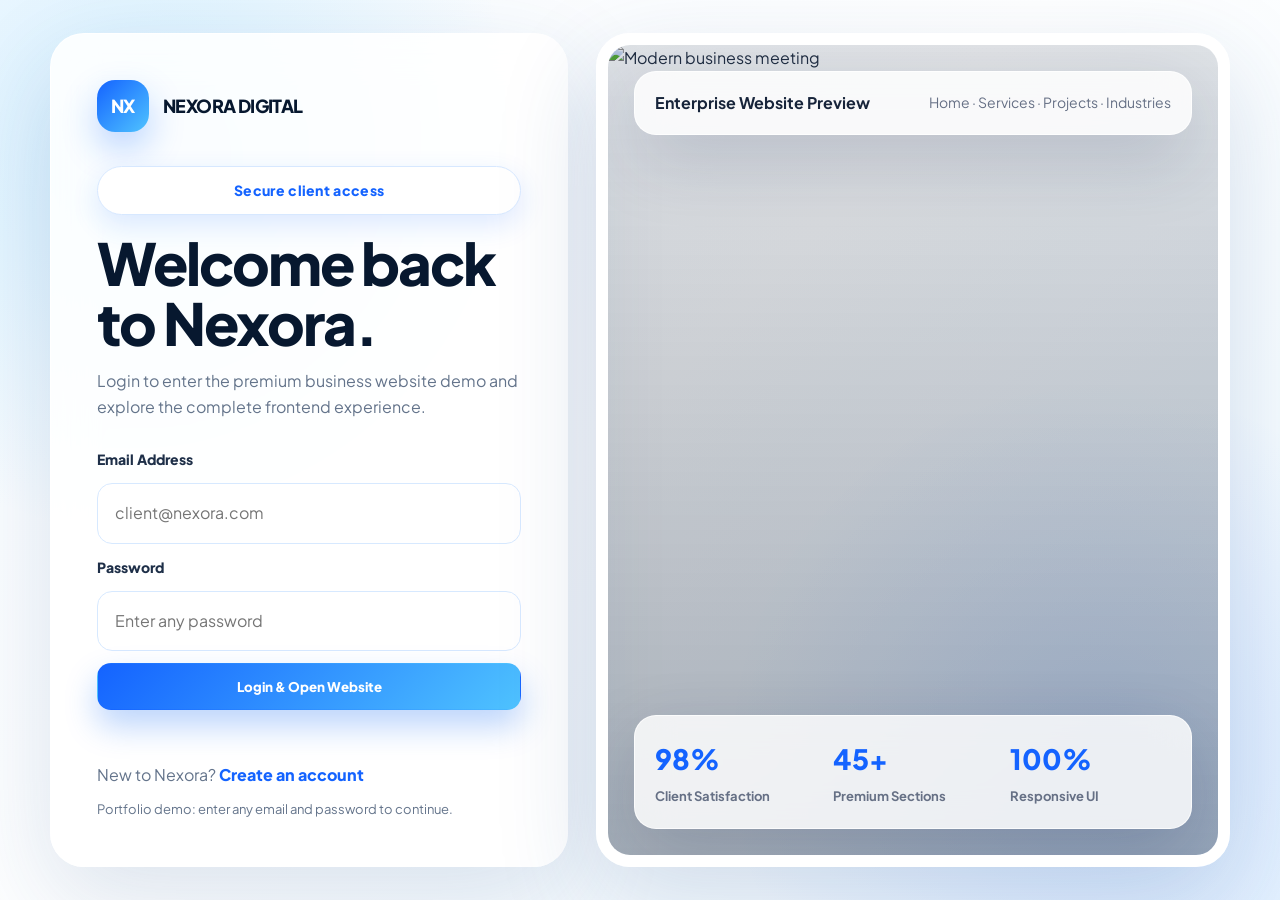
==== about.html @ 27a4ebd5 "Move website files to root" ====
<!DOCTYPE html>
<html lang="en">
<head>
  <meta charset="UTF-8" />
  <meta name="viewport" content="width=device-width, initial-scale=1.0" />

  <title>About | NEXORA DIGITAL SOLUTIONS</title>

  <link rel="stylesheet" href="style.css" />

  <link href="https://fonts.googleapis.com/css2?family=Plus+Jakarta+Sans:wght@400;500;600;700;800;900&display=swap" rel="stylesheet" />
</head>

<body>

  <!-- PREMIUM NAVBAR -->
<nav class="nav premium-nav">
  <div class="nav-inner premium-nav-inner">

    <a class="brand premium-brand" href="home.html">
      <div class="brand-icon">NX</div>
      <div class="brand-text">
        <h2>NEXORA</h2>
        <small>DIGITAL SOLUTIONS</small>
      </div>
    </a>

    <button class="menu-btn" type="button">☰</button>

    <div class="nav-links premium-links">
      <a href="home.html">Home</a>
      <a href="about.html">About</a>
      <a href="services.html">Services</a>
      <a href="projects.html">Projects</a>
      <a href="industries.html">Industries</a>
      <a href="contact.html">Contact</a>
    </div>

    <div class="premium-actions">
      
      <button class="nav-logout logout-btn" type="button">Logout</button>
    </div>

  </div>
</nav>

  <!-- PAGE HERO -->
  <header class="page-hero">
    <div class="container center reveal">

      <span class="eyebrow">About our company</span>

      <h1 class="title">
        We create digital identities that help businesses look trusted,
        modern and ready to grow.
      </h1>

      <p class="subtitle">
        NEXORA DIGITAL SOLUTIONS is a frontend-focused digital company that builds
        responsive websites, landing pages and dashboard interfaces for brands that want
        clarity, quality and premium presentation.
      </p>

    </div>
  </header>

  <!-- OUR STORY -->
  <section class="section">
    <div class="container split">

      <div class="reveal">
        <span class="eyebrow">Our story</span>

        <h2 class="title">
          From simple websites to complete business experiences.
        </h2>

        <p class="subtitle">
          Nexora was created with one clear idea: every business deserves a website
          that looks professional, loads smoothly and communicates value within seconds.
          We noticed many companies had services worth buying, but their websites looked
          outdated, confusing or unfinished. Our team started building modern frontend
          systems that combine design, content and interaction into one strong brand
          experience.
        </p>

        <p class="subtitle">
          Today, Nexora helps education companies, startups, consultants, retailers,
          healthcare providers and technology teams present their products with confidence.
          We focus on clean HTML structure, reusable CSS components, responsive layouts
          and JavaScript interactions that make a static website feel polished and premium.
        </p>
      </div>

      <div class="image-wrap reveal">
        <img src="https://images.unsplash.com/photo-1521737604893-d14cc237f11d?q=80&w=1400&auto=format&fit=crop"
             alt="Professional team meeting" />
      </div>

    </div>
  </section>

  <!-- MISSION VISION PROMISE WITH REAL IMAGES -->
  <section class="section section-soft">
    <div class="container grid-3">

      <div class="card reveal">
        <img class="service-thumb"
             src="https://images.unsplash.com/photo-1521791136064-7986c2920216?w=1200"
             alt="Mission planning meeting" />

        <h3>Mission</h3>

        <p>
          To help businesses launch professional, high-performing websites that communicate
          clearly, build trust and generate quality enquiries.
        </p>
      </div>

      <div class="card reveal">
        <img class="service-thumb"
             src="https://images.unsplash.com/photo-1454165804606-c3d57bc86b40?w=1200"
             alt="Vision strategy discussion" />

        <h3>Vision</h3>

        <p>
          To become a trusted frontend partner for companies that want enterprise-level
          digital design without unnecessary complexity.
        </p>
      </div>

      <div class="card reveal">
        <img class="service-thumb"
             src="https://images.unsplash.com/photo-1552664730-d307ca884978?w=1200"
             alt="Client promise collaboration" />

        <h3>Promise</h3>

        <p>
          Every project is built with human-made care, strong spacing, clear content,
          responsive behavior and a premium user interface.
        </p>
      </div>

    </div>
  </section>

  <!-- LEADERSHIP TEAM -->
  <section class="section">
    <div class="container">

      <div class="center reveal">
        <span class="eyebrow">Leadership team</span>
        <h2 class="title">People behind the experience.</h2>
      </div>

      <div class="grid-3" style="margin-top:34px">

        <div class="card reveal">
          <img class="team-img"
               src="https://images.unsplash.com/photo-1556157382-97eda2d62296?q=80&w=1000&auto=format&fit=crop"
               alt="Creative Director" />

          <h3>Rohit Varadan</h3>
          <p><b>Creative Director</b></p>
          <p>
            Leads visual direction, brand consistency and premium interface quality
            across business websites.
          </p>
        </div>

        <div class="card reveal">
          <img class="team-img"
               src="https://images.unsplash.com/photo-1573496359142-b8d87734a5a2?q=80&w=1000&auto=format&fit=crop"
               alt="Frontend Architect" />

          <h3>Aanya Kapoor</h3>
          <p><b>Frontend Architect</b></p>
          <p>
            Builds responsive structures, reusable components and clean frontend systems
            for scalable websites.
          </p>
        </div>

        <div class="card reveal">
          <img class="team-img"
               src="https://images.unsplash.com/photo-1507003211169-0a1dd7228f2d?q=80&w=1000&auto=format&fit=crop"
               alt="Client Strategy Lead" />

          <h3>Vikram Sethi</h3>
          <p><b>Client Strategy Lead</b></p>
          <p>
            Works with clients to define goals, messaging, conversion paths and
            industry-specific content.
          </p>
        </div>

      </div>
    </div>
  </section>

  <!-- COMPANY VALUES -->
  <section class="section section-soft">
    <div class="container">

      <div class="center reveal">
        <span class="eyebrow">Company values</span>
        <h2 class="title">What guides every Nexora website.</h2>
      </div>

      <div class="grid-4" style="margin-top:34px">

        <div class="card reveal">
          <img class="service-thumb"
               src="https://images.unsplash.com/photo-1556761175-4b46a572b786?w=1200"
               alt="Clarity value" />
          <h3>Clarity</h3>
          <p>
            Visitors should understand your value quickly without reading confusing content.
          </p>
        </div>

        <div class="card reveal">
          <img class="service-thumb"
               src="https://images.unsplash.com/photo-1497366754035-f200968a6e72?w=1200"
               alt="Craft value" />
          <h3>Craft</h3>
          <p>
            Spacing, typography, image choice and animation must feel intentional.
          </p>
        </div>

        <div class="card reveal">
          <img class="service-thumb"
               src="https://images.unsplash.com/photo-1551434678-e076c223a692?w=1200"
               alt="Speed value" />
          <h3>Speed</h3>
          <p>
            A premium website should feel smooth on mobile, tablet and desktop.
          </p>
        </div>

        <div class="card reveal">
          <img class="service-thumb"
               src="https://images.unsplash.com/photo-1556761175-b413da4baf72?w=1200"
               alt="Trust value" />
          <h3>Trust</h3>
          <p>
            Professional design helps clients believe your business is serious and reliable.
          </p>
        </div>

      </div>
    </div>
  </section>

  <!-- TIMELINE -->
  <section class="section">
    <div class="container split">

      <div class="image-wrap reveal">
        <img src="https://images.unsplash.com/photo-1556761175-b413da4baf72?q=80&w=1400&auto=format&fit=crop"
             alt="Business discussion" />
      </div>

      <div class="reveal">
        <span class="eyebrow">Timeline</span>

        <h2 class="title">Our growth journey.</h2>

        <div class="timeline">
          <div class="timeline-item">
            <h3>2022 — Foundation</h3>
            <p>Nexora started with portfolio websites and landing pages for local businesses.</p>
          </div>

          <div class="timeline-item">
            <h3>2023 — Business Websites</h3>
            <p>We expanded into corporate websites with service pages, case studies and lead forms.</p>
          </div>

          <div class="timeline-item">
            <h3>2024 — Dashboard UI</h3>
            <p>Our frontend team began building analytics dashboards and admin interfaces.</p>
          </div>

          <div class="timeline-item">
            <h3>2026 — Premium Systems</h3>
            <p>Nexora now delivers complete static website systems for enterprise-style presentation.</p>
          </div>
        </div>
      </div>

    </div>
  </section>

  <!-- FOOTER -->
  <footer class="footer">
    <div class="container footer-grid">

      <div>
        <h3>NEXORA DIGITAL SOLUTIONS</h3>
        <p>
          Premium frontend websites and digital brand experiences.
        </p>
      </div>

      <div>
        <h4>Quick Links</h4>
        <a href="home.html">Home</a>
        <a href="services.html">Services</a>
        <a href="projects.html">Projects</a>
      </div>

      <div>
        <h4>Company</h4>
        <a href="about.html">Mission</a>
        <a href="about.html">Values</a>
        <a href="contact.html">Careers</a>
      </div>

      <div>
        <h4>Newsletter</h4>
        <form>
          <input type="email" placeholder="Email address" required />
          <br /><br />
          <button class="btn btn-primary" type="submit">Subscribe</button>
          <p class="form-message"></p>
        </form>
      </div>

    </div>

    <div class="container copyright">
      <span>© 2026 NEXORA DIGITAL SOLUTIONS.</span>
      <span>LinkedIn · GitHub · Instagram</span>
    </div>
  </footer>

  <script src="script.js"></script>

</body>
</html>
---- style.css ----
:root{
    --bg:#ffffff;
    --text:#081a37;
    --card:#ffffff;
    --section:#f6fbff;
    --border:#dfeeff;
}

.dark-mode{
    --bg:#071a35;
    --text:#ffffff;
    --card:#102544;
    --section:#0b2345;
    --border:#1d3a66;
}



:root{
  --primary:#0b63f6;--primary-2:#22b8ff;--dark:#0b1220;--text:#1d2939;--muted:#667085;--light:#f4f9ff;--white:#fff;--glass:rgba(255,255,255,.72);--border:rgba(11,99,246,.14);--shadow:0 24px 70px rgba(15,35,80,.13);--radius:24px;--max:1180px;
}
*{box-sizing:border-box;margin:0;padding:0}html{scroll-behavior:smooth}body{font-family:Inter,ui-sans-serif,system-ui,-apple-system,Segoe UI,Arial,sans-serif;color:var(--text);background:linear-gradient(180deg,#fff 0%,#f5fbff 55%,#fff 100%);line-height:1.65;overflow-x:hidden}a{text-decoration:none;color:inherit}img{max-width:100%;display:block}.container{width:min(var(--max),92%);margin:auto}.section{padding:94px 0}.section-soft{background:linear-gradient(135deg,#f6fbff,#eef8ff)}.eyebrow{display:inline-flex;align-items:center;gap:8px;padding:8px 14px;border-radius:999px;background:#eaf5ff;color:#075fd4;font-weight:800;font-size:13px;letter-spacing:.2px}.title{font-size:clamp(32px,4vw,54px);line-height:1.08;color:var(--dark);letter-spacing:-1.8px;margin:16px 0}.subtitle{font-size:18px;color:var(--muted);max-width:760px}.center{text-align:center}.center .subtitle{margin:auto}.btn{display:inline-flex;align-items:center;justify-content:center;gap:10px;padding:14px 22px;border-radius:14px;border:1px solid transparent;font-weight:800;transition:.28s ease;cursor:pointer}.btn-primary{background:linear-gradient(135deg,var(--primary),var(--primary-2));color:#fff;box-shadow:0 16px 32px rgba(11,99,246,.28)}.btn-primary:hover{transform:translateY(-3px);box-shadow:0 22px 45px rgba(11,99,246,.34)}.btn-light{background:#fff;border-color:#d7e9ff;color:#0b63f6}.btn-light:hover{transform:translateY(-3px);border-color:#80c9ff}.nav{position:sticky;top:0;z-index:1000;background:rgba(255,255,255,.82);backdrop-filter:blur(18px);border-bottom:1px solid rgba(17,24,39,.08)}.nav-inner{height:78px;display:flex;align-items:center;justify-content:space-between}.brand{display:flex;align-items:center;gap:12px;font-weight:950;color:var(--dark);letter-spacing:-.6px}.logo{width:42px;height:42px;border-radius:14px;background:linear-gradient(135deg,var(--primary),var(--primary-2));display:grid;place-items:center;color:#fff;box-shadow:0 12px 28px rgba(11,99,246,.28)}.nav-links{display:flex;align-items:center;gap:6px}.nav-links a{font-weight:750;color:#344054;padding:10px 14px;border-radius:12px}.nav-links a:hover,.nav-links a.active{color:#0b63f6;background:#edf7ff}.menu-btn{display:none;background:#fff;border:1px solid #d7e9ff;border-radius:12px;padding:10px;font-size:24px}.hero{position:relative;padding:92px 0 58px;overflow:hidden}.hero-grid{display:grid;grid-template-columns:1.05fr .95fr;gap:55px;align-items:center}.hero h1{font-size:clamp(42px,6vw,76px);line-height:1.02;letter-spacing:-3px;color:var(--dark);margin:16px 0}.hero p{font-size:19px;color:var(--muted);max-width:650px}.hero-actions{display:flex;gap:14px;flex-wrap:wrap;margin-top:28px}.hero-card{position:relative;background:var(--glass);border:1px solid rgba(255,255,255,.7);box-shadow:var(--shadow);border-radius:34px;padding:18px;backdrop-filter:blur(18px)}.hero-card img{height:450px;width:100%;object-fit:cover;border-radius:26px}.floating-card{position:absolute;left:-28px;bottom:38px;background:#fff;border:1px solid #e1efff;box-shadow:0 20px 48px rgba(15,35,80,.18);border-radius:20px;padding:16px 18px;max-width:250px}.shape{position:absolute;border-radius:999px;background:linear-gradient(135deg,rgba(34,184,255,.25),rgba(11,99,246,.11));filter:blur(2px);animation:float 8s ease-in-out infinite}.s1{width:220px;height:220px;top:90px;right:-70px}.s2{width:140px;height:140px;left:4%;bottom:60px;animation-delay:1.4s}@keyframes float{50%{transform:translateY(-24px) translateX(12px)}}.logo-slider{padding:28px 0;border-block:1px solid #e8f2ff;background:#fff;overflow:hidden}.logo-track{display:flex;gap:58px;white-space:nowrap;animation:slide 22s linear infinite}.logo-track span{font-size:22px;font-weight:950;color:#8aa1bd;letter-spacing:-.7px}@keyframes slide{to{transform:translateX(-50%)}}.grid-3{display:grid;grid-template-columns:repeat(3,1fr);gap:24px}.grid-4{display:grid;grid-template-columns:repeat(4,1fr);gap:22px}.card{background:#fff;border:1px solid #e6f1ff;border-radius:var(--radius);padding:28px;box-shadow:0 16px 44px rgba(15,35,80,.07);transition:.28s ease}.card:hover{transform:translateY(-8px);box-shadow:0 28px 68px rgba(15,35,80,.13);border-color:#b9ddff}.icon{width:54px;height:54px;border-radius:18px;background:linear-gradient(135deg,#e8f5ff,#dff2ff);display:grid;place-items:center;color:#0b63f6;font-size:24px;margin-bottom:18px}.stat{font-size:42px;font-weight:950;color:var(--primary);line-height:1}.split{display:grid;grid-template-columns:1fr 1fr;gap:52px;align-items:center}.image-wrap{border-radius:32px;overflow:hidden;box-shadow:var(--shadow);border:10px solid #fff}.image-wrap img{height:420px;width:100%;object-fit:cover}.features{display:grid;gap:16px;margin-top:24px}.feature-line{display:flex;gap:14px;background:#fff;border:1px solid #e6f1ff;border-radius:18px;padding:16px}.feature-line b{color:var(--dark)}.pricing{display:grid;grid-template-columns:repeat(3,1fr);gap:24px}.price-card{position:relative}.popular{border:2px solid #0b63f6;transform:scale(1.03)}.price{font-size:46px;font-weight:950;color:var(--dark)}.price small{font-size:15px;color:var(--muted)}.list{list-style:none;margin:20px 0}.list li{padding:9px 0;color:#475467}.list li:before{content:'✓';color:#0b63f6;font-weight:950;margin-right:9px}.testimonial{display:flex;flex-direction:column;gap:16px}.avatar{width:52px;height:52px;border-radius:50%;object-fit:cover}.stars{color:#ffb020;letter-spacing:2px}.faq{max-width:860px;margin:34px auto 0}.faq-item{background:#fff;border:1px solid #e6f1ff;border-radius:18px;margin-bottom:14px;overflow:hidden}.faq-q{display:flex;justify-content:space-between;align-items:center;padding:18px 22px;font-weight:900;cursor:pointer}.faq-a{display:none;padding:0 22px 20px;color:var(--muted)}.faq-item.open .faq-a{display:block}.cta{background:linear-gradient(135deg,#0b63f6,#0dc3ff);border-radius:36px;padding:58px;color:#fff;position:relative;overflow:hidden}.cta .title,.cta .subtitle{color:#fff}.page-hero{padding:86px 0;background:radial-gradient(circle at 80% 20%,#d9f2ff,transparent 35%),linear-gradient(135deg,#f7fbff,#edf8ff)}.team-img{height:250px;width:100%;object-fit:cover;border-radius:20px;margin-bottom:18px}.timeline{position:relative;margin-top:34px}.timeline:before{content:'';position:absolute;left:18px;top:0;bottom:0;width:2px;background:#cfe8ff}.timeline-item{position:relative;margin:0 0 20px 48px;background:#fff;border:1px solid #e6f1ff;border-radius:20px;padding:22px}.timeline-item:before{content:'';position:absolute;left:-39px;top:24px;width:14px;height:14px;border-radius:50%;background:#0b63f6;box-shadow:0 0 0 8px #eaf5ff}.filter-bar{display:flex;gap:12px;flex-wrap:wrap;justify-content:center;margin:30px 0}.filter-btn{border:1px solid #d7e9ff;background:#fff;padding:11px 16px;border-radius:999px;font-weight:850;cursor:pointer}.filter-btn.active,.filter-btn:hover{background:#0b63f6;color:#fff}.project-card img{height:210px;width:100%;object-fit:cover;border-radius:20px;margin-bottom:18px}.industry-row{display:grid;grid-template-columns:1fr 1fr;gap:48px;align-items:center;margin:58px 0}.industry-row:nth-child(even) .industry-image{order:2}.industry-image img{height:380px;width:100%;object-fit:cover;border-radius:30px;box-shadow:var(--shadow);border:9px solid #fff}.tag{display:inline-block;background:#eaf5ff;color:#0b63f6;padding:7px 13px;border-radius:999px;font-weight:900;font-size:13px}.domain-box{display:flex;gap:12px;background:#fff;border:1px solid #d7e9ff;box-shadow:var(--shadow);border-radius:20px;padding:12px;max-width:760px;margin:26px auto 0}.domain-box input,.form input,.form textarea,.form select{width:100%;padding:15px 16px;border:1px solid #d7e9ff;border-radius:14px;font:inherit;outline:none}.domain-box input:focus,.form input:focus,.form textarea:focus{border-color:#0b63f6;box-shadow:0 0 0 4px #eaf5ff}.form{display:grid;gap:15px}.contact-grid{display:grid;grid-template-columns:.9fr 1.1fr;gap:34px}.footer{background:#071224;color:#d6e4f5;padding:70px 0 22px}.footer-grid{display:grid;grid-template-columns:1.4fr repeat(3,1fr);gap:34px}.footer h3,.footer h4{color:#fff;margin-bottom:14px}.footer a{display:block;color:#b9c7d8;margin:9px 0}.footer input{width:100%;padding:14px;border-radius:12px;border:1px solid #243652;background:#0d1b31;color:#fff}.copyright{border-top:1px solid #1e3048;margin-top:40px;padding-top:20px;color:#9fb0c4;display:flex;justify-content:space-between;gap:16px;flex-wrap:wrap}.reveal{opacity:0;transform:translateY(34px);transition:.75s ease}.reveal.show{opacity:1;transform:none}@media(max-width:900px){.menu-btn{display:block}.nav-links{position:fixed;top:78px;left:0;right:0;background:#fff;border-bottom:1px solid #e6f1ff;flex-direction:column;align-items:stretch;padding:16px 5%;display:none}.nav-links.open{display:flex}.hero-grid,.split,.industry-row,.contact-grid{grid-template-columns:1fr}.industry-row:nth-child(even) .industry-image{order:0}.grid-3,.grid-4,.pricing,.footer-grid{grid-template-columns:1fr 1fr}.hero-card img{height:340px}.floating-card{position:static;margin-top:14px}.section{padding:70px 0}}@media(max-width:600px){.grid-3,.grid-4,.pricing,.footer-grid{grid-template-columns:1fr}.domain-box{flex-direction:column}.cta{padding:36px 24px}.hero h1{letter-spacing:-1.8px}.hero-actions .btn{width:100%}.image-wrap img,.industry-image img{height:300px}}

/* === Premium Human-Made Light Theme Upgrade === */
:root{
  --primary:#1463ff;
  --primary-2:#4fc3ff;
  --dark:#07182f;
  --text:#233044;
  --muted:#64748b;
  --light:#f6fbff;
  --white:#ffffff;
  --glass:rgba(255,255,255,.78);
  --border:rgba(20,99,255,.13);
  --shadow:0 28px 80px rgba(31,79,140,.12);
  --radius:26px;
}
body{font-family:"Plus Jakarta Sans",Inter,ui-sans-serif,system-ui,-apple-system,"Segoe UI",Arial,sans-serif;background:radial-gradient(circle at top left,rgba(79,195,255,.16),transparent 30%),linear-gradient(180deg,#ffffff 0%,#f7fbff 45%,#ffffff 100%);color:var(--text);}
.nav{background:rgba(255,255,255,.90);box-shadow:0 12px 35px rgba(15,35,80,.05);}
.brand{font-weight:900}.logo{font-weight:900}.title,.hero h1{font-weight:900;letter-spacing:-2.4px}.subtitle,.hero p{color:#5d6f86}.card,.hero-card,.faq-item,.domain-box,.feature-line,.timeline-item{box-shadow:0 18px 55px rgba(38,90,150,.08);border-color:rgba(20,99,255,.12)}
.card{position:relative;overflow:hidden}.card:before{content:"";position:absolute;inset:0;background:linear-gradient(135deg,rgba(255,255,255,.72),rgba(232,247,255,.28));opacity:.75;pointer-events:none}.card>*{position:relative}.btn{font-family:inherit}.nav-logout{border:1px solid #d7e9ff;background:#fff;color:#1463ff;border-radius:12px;padding:10px 14px;font-weight:850;cursor:pointer;transition:.25s ease}.nav-logout:hover{background:#edf7ff;transform:translateY(-2px)}

.auth-body{min-height:100vh;background:radial-gradient(circle at 12% 18%,rgba(79,195,255,.22),transparent 28%),radial-gradient(circle at 86% 84%,rgba(20,99,255,.13),transparent 28%),linear-gradient(135deg,#f7fbff,#ffffff 48%,#eef8ff);display:grid;place-items:center;padding:28px;}
.auth-shell{width:min(1180px,100%);display:grid;grid-template-columns:.9fr 1.1fr;gap:28px;align-items:stretch;}
.reverse-auth{grid-template-columns:1.1fr .9fr}.auth-panel{background:rgba(255,255,255,.86);border:1px solid rgba(255,255,255,.85);box-shadow:0 34px 100px rgba(31,79,140,.16);backdrop-filter:blur(22px);border-radius:34px;padding:46px;display:flex;flex-direction:column;justify-content:center;}
.auth-brand{margin-bottom:34px}.auth-panel h1{font-size:clamp(34px,5vw,58px);line-height:1.04;letter-spacing:-2px;color:var(--dark);margin:18px 0 14px;font-weight:900}.auth-panel p{color:var(--muted);font-size:16px}.auth-form{display:grid;gap:12px;margin-top:28px}.auth-form label{font-weight:800;color:#1e2f48;font-size:14px}.auth-form input{width:100%;padding:16px 17px;border:1px solid #d7e9ff;border-radius:15px;font:inherit;background:#fff;outline:none}.auth-form input:focus{border-color:var(--primary);box-shadow:0 0 0 5px #eaf5ff}.auth-switch{margin-top:20px}.auth-switch a{font-weight:900;color:var(--primary)}.auth-note{margin-top:10px;font-size:13px!important}.auth-visual{position:relative;min-height:680px;border-radius:34px;overflow:hidden;box-shadow:0 34px 100px rgba(31,79,140,.18);border:12px solid #fff}.auth-visual:after{content:"";position:absolute;inset:0;background:linear-gradient(180deg,rgba(7,24,47,.12),rgba(7,24,47,.34));}.auth-visual img{width:100%;height:100%;object-fit:cover}.glass-card{position:absolute;z-index:2;background:rgba(255,255,255,.82);backdrop-filter:blur(18px);border:1px solid rgba(255,255,255,.75);box-shadow:0 24px 70px rgba(15,35,80,.18);border-radius:22px;color:#17243a}.auth-card-top{top:26px;left:26px;right:26px;padding:18px 20px;display:flex;justify-content:space-between;gap:18px;align-items:center}.auth-card-top span{color:#667085;font-size:14px}.auth-metrics{left:26px;right:26px;bottom:26px;padding:20px;display:grid;grid-template-columns:repeat(3,1fr);gap:16px}.auth-metrics strong{display:block;color:var(--primary);font-size:28px;font-weight:900}.auth-metrics span{color:#667085;font-size:13px;font-weight:700}.auth-form .form-message{min-height:20px;font-weight:800;color:#1463ff}
@media(max-width:900px){.auth-shell,.reverse-auth{grid-template-columns:1fr}.auth-visual{min-height:420px;order:-1}.auth-panel{padding:32px}.auth-card-top{flex-direction:column;align-items:flex-start}.nav-logout{width:100%;text-align:left}.title,.hero h1{letter-spacing:-1.4px}}
@media(max-width:600px){.auth-body{padding:14px}.auth-panel{padding:24px;border-radius:24px}.auth-visual{border-width:7px;border-radius:24px;min-height:360px}.auth-metrics{grid-template-columns:1fr}.auth-card-top,.auth-metrics{left:14px;right:14px}.auth-panel h1{letter-spacing:-1px}}
.service-thumb{
    width:100%;
    height:220px;
    object-fit:cover;
    border-radius:18px;
    margin-bottom:20px;
    transition:0.4s ease;
}

.card:hover .service-thumb{
    transform:scale(1.05);
}

.card{
    overflow:hidden;
}
.service-thumb{
  width:100%;
  height:220px;
  object-fit:cover;
  border-radius:18px;
  margin-bottom:20px;
  transition:0.4s ease;
}

.card:hover .service-thumb{
  transform:scale(1.05);
}

.card{
  overflow:hidden;
}
.service-thumb{
  width:100%;
  height:220px;
  object-fit:cover;
  border-radius:18px;
  margin-bottom:22px;
  transition:.4s ease;
}

.card{
  overflow:hidden;
}

.card:hover .service-thumb{
  transform:scale(1.05);
}
.contact-hero-image{
  width:100%;
  height:300px;
  object-fit:cover;
  border-radius:24px;
  margin-bottom:25px;
  box-shadow:0 18px 55px rgba(38,90,150,.10);
}

.contact-icon{
  width:38px;
  height:38px;
  object-fit:contain;
  margin-right:14px;
}

.feature-line{
  display:flex;
  align-items:center;
}
.service-thumb{
  width:100%;
  height:220px;
  object-fit:cover;
  border-radius:18px;
  margin-bottom:22px;
  transition:.4s ease;
}

.card{
  overflow:hidden;
}

.card:hover .service-thumb{
  transform:scale(1.05);
}
.service-thumb{
  width:100%;
  height:220px;
  object-fit:cover;
  border-radius:18px;
  margin-bottom:20px;
  transition:.4s ease;
}

.card{
  overflow:hidden;
}

.card:hover .service-thumb{
  transform:scale(1.05);
}
.service-thumb{
  width:100%;
  height:220px;
  object-fit:cover;
  border-radius:18px;
  margin-bottom:20px;
  transition:.4s ease;
}

.card{
  overflow:hidden;
}

.card:hover .service-thumb{
  transform:scale(1.05);
}
/* ===============================
   FINAL HEADER + PAGE HERO FIX
   Paste at bottom of style.css
================================ */

.nav{
    position:sticky;
    top:0;
    width:100%;

    background:#fff;

    border-bottom:1px solid #e8eef8;

    z-index:9999;
}

.nav-inner{
    max-width:1600px;
    width:100%;

    margin:auto;

    display:flex;
    align-items:center;
    justify-content:space-between;

    padding:0 40px;
    height:90px;
}

.brand{
  display:flex;
  align-items:center;
  gap:14px;
  font-size:18px;
  font-weight:900;
  color:#07182f;
}

.logo{
  width:52px;
  height:52px;
  border-radius:18px;
  background:linear-gradient(135deg,#1463ff,#4fc3ff);
  color:#fff;
  display:grid;
  place-items:center;
  font-weight:900;
  box-shadow:0 16px 35px rgba(20,99,255,.28);
}

.nav-links{
  display:flex;
  align-items:center;
  gap:8px;
  background:#f8fbff;
  padding:8px;
  border-radius:20px;
  border:1px solid #e6f1ff;
}

.nav-links a{
  padding:12px 17px;
  border-radius:14px;
  font-weight:800;
  color:#344054;
}

.nav-links a:hover,
.nav-links a.active{
  background:#fff;
  color:#1463ff;
  box-shadow:0 8px 24px rgba(20,99,255,.10);
}

.nav-logout{
  padding:12px 18px;
  border-radius:14px;
}

/* Fix big empty header space */
.page-hero{
  padding:75px 0 65px;
  background:
    radial-gradient(circle at 85% 10%, rgba(79,195,255,.22), transparent 30%),
    linear-gradient(135deg,#f8fbff,#eef8ff);
}

.page-hero .title{
  margin-top:16px;
  margin-bottom:18px;
}

.hero{
  padding:85px 0 70px;
}

/* Clean repeated image card style */
.service-thumb{
  width:100%;
  height:220px;
  object-fit:cover;
  border-radius:18px;
  margin-bottom:20px;
  transition:.4s ease;
}

.card{
  overflow:hidden;
}

.card:hover .service-thumb{
  transform:scale(1.05);
}

/* Mobile fix */
@media(max-width:900px){
  .menu-btn{
    display:block;
  }

  .nav-links{
    position:fixed;
    top:88px;
    left:0;
    right:0;
    display:none;
    flex-direction:column;
    align-items:stretch;
    background:white;
    border-radius:0;
    padding:18px 5%;
  }

  .nav-links.open{
    display:flex;
  }

  .nav-inner{
    height:88px;
  }

  .page-hero{
    padding:55px 0 50px;
  }
}
/* Final spacing fix */
.page-hero{
  padding:110px 0 70px !important;
}

.page-hero .title{
  margin-top:0;
}

/* Fix service card image area */
.service-thumb{
  width:100%;
  height:220px;
  object-fit:cover;
  border-radius:18px;
  margin-bottom:20px;
  background:#eef7ff;
}
/* Premium Brand Logo */

.premium-brand{
    display:flex;
    align-items:center;
    gap:14px;
    text-decoration:none;
}

.brand-icon{
    width:58px;
    height:58px;
    border-radius:18px;
    background:linear-gradient(135deg,#1463ff,#4fc3ff);
    display:flex;
    align-items:center;
    justify-content:center;
    color:#fff;
    font-size:24px;
    font-weight:900;
    box-shadow:0 12px 30px rgba(20,99,255,.25);
}

.brand-text h2{
    margin:0;
    font-size:26px;
    font-weight:900;
    color:#081a37;
    line-height:1;
}

.brand-text small{
    display:block;
    margin-top:4px;
    color:#6b7a90;
    font-size:11px;
    letter-spacing:3px;
    font-weight:700;
}
.eyebrow{
  display:inline-flex;
  align-items:center;
  justify-content:center;
  gap:8px;

  padding:10px 20px;
  border-radius:999px;

  background:linear-gradient(135deg,#eaf5ff,#ffffff);
  border:1px solid #6ba5e7;

  color:#005eea;
  font-size:14px;
  font-weight:900;
  letter-spacing:.3px;

  box-shadow:
    0 10px 30px rgba(20,99,255,.10),
    inset 0 1px 0 rgba(255,255,255,.9);
}
.project-card img{
  width:100%;
  height:240px;
  object-fit:cover;
  border-radius:20px;
  margin-bottom:18px;
  background:#eef7ff;
}
```css
/* ==========================================
   PREMIUM BACKGROUND UPGRADE
   Paste at the VERY END of style.css
========================================== */

/* Main Website Background */
body{
    background:var(--bg);
    color:var(--text);
    transition:.4s ease;
}

.card{
    background:var(--card);
    border:1px solid var(--border);
}

.section-soft{
    background:var(--section);
}

.nav{
    background:var(--card);
}

/* Hero Section */
.page-hero{
    position:relative;
    overflow:hidden;

    padding:120px 0 90px !important;

    background:
    linear-gradient(
    rgba(7,24,47,.75),
    rgba(7,24,47,.75)),

    url("https://images.unsplash.com/photo-1497366754035-f200968a6e72?w=1920");

    background-size:cover;
    background-position:center;
    background-repeat:no-repeat;
}

.page-hero::before{
    content:"";
    position:absolute;
    inset:0;

    background:
    radial-gradient(
    circle,
    rgba(255,255,255,.08) 1px,
    transparent 1px);

    background-size:28px 28px;
}

.page-hero .title,
.page-hero .subtitle{
    color:#fff !important;
}

.page-hero .eyebrow{
    background:rgba(255,255,255,.12);
    color:#fff;
    border:1px solid rgba(255,255,255,.2);
}


/* Alternate Section Background */
.section-soft{
    background:
    linear-gradient(
    135deg,
    #081a37,
    #10284f
    ) !important;
}

.section-soft .title,
.section-soft .subtitle,
.section-soft h2,
.section-soft h3,
.section-soft p,
.section-soft .eyebrow{
    color:#fafafa !important;
}

.section-soft .card{
    background:rgba(255, 255, 255, 0.06);
    backdrop-filter:blur(14px);
    border:1px solid rgba(255,255,255,.08);
}


/* Project Cards */
.project-card{
    background:#fff;
    border:none;

    box-shadow:
    0 20px 60px rgba(0,0,0,.08);

    transition:.4s ease;
}

.project-card:hover{
    transform:translateY(-10px);

    box-shadow:
    0 30px 70px rgba(0,0,0,.15);
}


/* Industry Images */
.industry-image img,
.project-card img,
.image-wrap img{
    transition:.5s ease;
}

.industry-image:hover img,
.project-card:hover img,
.image-wrap:hover img{
    transform:scale(1.05);
}


/* CTA Section */
.cta{
    background:
    linear-gradient(
    135deg,
    #95fc5a,
    #00b7ff
    ) !important;

    box-shadow:
    0 25px 80px rgba(20,99,255,.30);
}


/* Footer */
.footer{
    background:
    linear-gradient(
    135deg,
    #020617,
    #07182f
    ) !important;
}

.footer::before{
    content:"";
    display:block;
    height:1px;

    background:
    linear-gradient(
    90deg,
    transparent,
    rgba(255,255,255,.15),
    transparent);
}


/* Navigation */
.nav{
    background:
    rgba(255,255,255,.92) !important;

    backdrop-filter:blur(20px);

    box-shadow:
    0 10px 35px rgba(0,0,0,.04);
}


/* Premium Glow Effect */
.card{
    position:relative;
}

.card::after{
    content:"";
    position:absolute;
    top:0;
    left:0;
    right:0;

    height:3px;

    background:
    linear-gradient(
    90deg,
    #1463ff,
    #4fc3ff);

    opacity:0;
    transition:.3s ease;
}

.card:hover::after{
    opacity:1;
}


/* Scrollbar */
::-webkit-scrollbar{
    width:10px;
}

::-webkit-scrollbar-track{
    background:#edf5ff;
}

::-webkit-scrollbar-thumb{
    background:#1463ff;
    border-radius:20px;
}

::-webkit-scrollbar-thumb:hover{
    background:#0b4fd9;
}
```
/* FINAL EYEBROW FIX */

.eyebrow{
    display:inline-flex !important;
    align-items:center !important;
    gap:10px !important;

    padding:12px 24px !important;

    background:#ffffff !important;
    border:1px solid #d8e8ff !important;

    border-radius:999px !important;

    color:#1463ff !important;

    font-size:14px !important;
    font-weight:800 !important;

    box-shadow:0 8px 24px rgba(20,99,255,.12) !important;
}

.eyebrow::before{
    content:"" !important;

    width:8px !important;
    height:8px !important;

    border-radius:50% !important;

    background:#1463ff !important;

    box-shadow:0 0 0 4px rgba(20,99,255,.12) !important;
}
/* Final badge fix for light + dark sections */
.eyebrow{
  display:inline-flex !important;
  align-items:center !important;
  gap:10px !important;
  padding:12px 24px !important;
  background:#ffffff !important;
  color:#1463ff !important;
  border:1px solid #cfe4ff !important;
  border-radius:999px !important;
  font-size:14px !important;
  font-weight:900 !important;
  box-shadow:0 10px 28px rgba(20,99,255,.14) !important;
}

.eyebrow::before{
  content:"" !important;
  width:8px !important;
  height:8px !important;
  border-radius:50% !important;
  background:#1463ff !important;
  box-shadow:0 0 0 5px rgba(20,99,255,.12) !important;
}
/* Force badge text color */

.eyebrow,
.eyebrow span,
.eyebrow p{
    color:#1463ff !important;
    opacity:1 !important;
    visibility:visible !important;
}

.eyebrow{
    background:#ffffff !important;
    border:1px solid #565657 !important;
}

/* FINAL EYEBROW FIX */

.eyebrow{
    display:inline-flex !important;
    align-items:center !important;
    gap:10px !important;

    padding:12px 24px !important;

    background:#ffffff !important;
    border:1px solid #d7e8ff !important;

    border-radius:999px !important;

    color:#1463ff !important;

    font-size:14px !important;
    font-weight:800 !important;

    text-decoration:none !important;
    opacity:1 !important;
}

.eyebrow::before{
    content:"";
    width:8px;
    height:8px;
    border-radius:50%;
    background:#1463ff;
    box-shadow:0 0 0 4px rgba(20,99,255,.12);
}

/* Fix text inside dark sections */
.section-soft .eyebrow,
.center .eyebrow,
.reveal .eyebrow{
    color:#1463ff !important;
}
.eyebrow::before{
  display:none !important;
}
.theme-btn{
    width:50px;
    height:50px;

    border:none;
    border-radius:14px;

    cursor:pointer;

    font-size:20px;

    background:#eef6ff;

    transition:.3s;
}

.theme-btn:hover{
    transform:translateY(-2px);
}
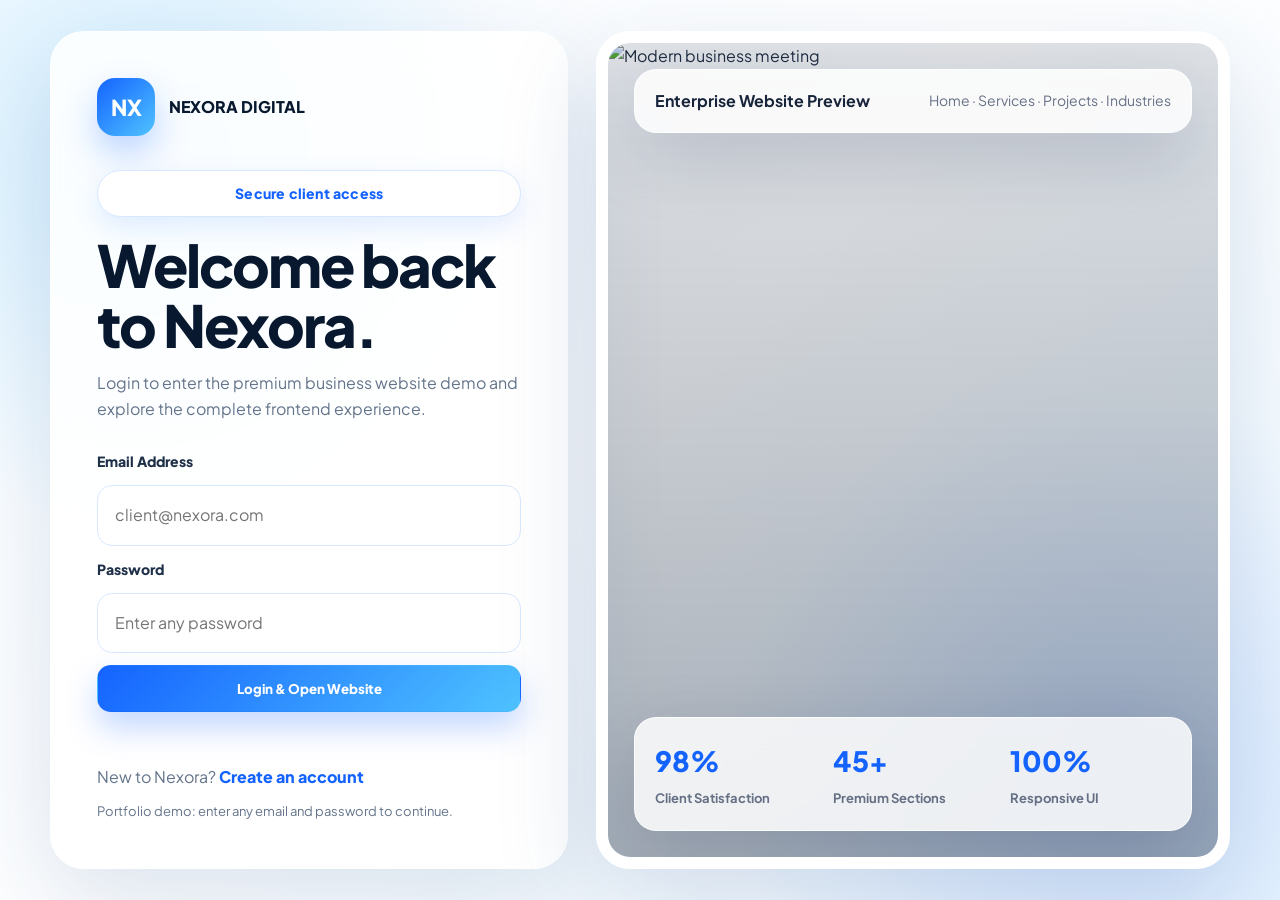
==== commit 217985e8: "Updated Nexora website design and UI" ====
--- a/about.html
+++ b/about.html
@@ -45,7 +45,7 @@
 </nav>
 
   <!-- PAGE HERO -->
-  <header class="page-hero">
+ <header class="page-hero about-hero">
     <div class="container center reveal">
 
       <span class="eyebrow">About our company</span>
--- a/style.css
+++ b/style.css
@@ -1,28 +1,9 @@
-
-:root{
-    --bg:#ffffff;
-    --text:#081a37;
-    --card:#ffffff;
-    --section:#f6fbff;
-    --border:#dfeeff;
-}
-
-.dark-mode{
-    --bg:#071a35;
-    --text:#ffffff;
-    --card:#102544;
-    --section:#0b2345;
-    --border:#1d3a66;
-}
-
-
-
-:root{
-  --primary:#0b63f6;--primary-2:#22b8ff;--dark:#0b1220;--text:#1d2939;--muted:#667085;--light:#f4f9ff;--white:#fff;--glass:rgba(255,255,255,.72);--border:rgba(11,99,246,.14);--shadow:0 24px 70px rgba(15,35,80,.13);--radius:24px;--max:1180px;
-}
-*{box-sizing:border-box;margin:0;padding:0}html{scroll-behavior:smooth}body{font-family:Inter,ui-sans-serif,system-ui,-apple-system,Segoe UI,Arial,sans-serif;color:var(--text);background:linear-gradient(180deg,#fff 0%,#f5fbff 55%,#fff 100%);line-height:1.65;overflow-x:hidden}a{text-decoration:none;color:inherit}img{max-width:100%;display:block}.container{width:min(var(--max),92%);margin:auto}.section{padding:94px 0}.section-soft{background:linear-gradient(135deg,#f6fbff,#eef8ff)}.eyebrow{display:inline-flex;align-items:center;gap:8px;padding:8px 14px;border-radius:999px;background:#eaf5ff;color:#075fd4;font-weight:800;font-size:13px;letter-spacing:.2px}.title{font-size:clamp(32px,4vw,54px);line-height:1.08;color:var(--dark);letter-spacing:-1.8px;margin:16px 0}.subtitle{font-size:18px;color:var(--muted);max-width:760px}.center{text-align:center}.center .subtitle{margin:auto}.btn{display:inline-flex;align-items:center;justify-content:center;gap:10px;padding:14px 22px;border-radius:14px;border:1px solid transparent;font-weight:800;transition:.28s ease;cursor:pointer}.btn-primary{background:linear-gradient(135deg,var(--primary),var(--primary-2));color:#fff;box-shadow:0 16px 32px rgba(11,99,246,.28)}.btn-primary:hover{transform:translateY(-3px);box-shadow:0 22px 45px rgba(11,99,246,.34)}.btn-light{background:#fff;border-color:#d7e9ff;color:#0b63f6}.btn-light:hover{transform:translateY(-3px);border-color:#80c9ff}.nav{position:sticky;top:0;z-index:1000;background:rgba(255,255,255,.82);backdrop-filter:blur(18px);border-bottom:1px solid rgba(17,24,39,.08)}.nav-inner{height:78px;display:flex;align-items:center;justify-content:space-between}.brand{display:flex;align-items:center;gap:12px;font-weight:950;color:var(--dark);letter-spacing:-.6px}.logo{width:42px;height:42px;border-radius:14px;background:linear-gradient(135deg,var(--primary),var(--primary-2));display:grid;place-items:center;color:#fff;box-shadow:0 12px 28px rgba(11,99,246,.28)}.nav-links{display:flex;align-items:center;gap:6px}.nav-links a{font-weight:750;color:#344054;padding:10px 14px;border-radius:12px}.nav-links a:hover,.nav-links a.active{color:#0b63f6;background:#edf7ff}.menu-btn{display:none;background:#fff;border:1px solid #d7e9ff;border-radius:12px;padding:10px;font-size:24px}.hero{position:relative;padding:92px 0 58px;overflow:hidden}.hero-grid{display:grid;grid-template-columns:1.05fr .95fr;gap:55px;align-items:center}.hero h1{font-size:clamp(42px,6vw,76px);line-height:1.02;letter-spacing:-3px;color:var(--dark);margin:16px 0}.hero p{font-size:19px;color:var(--muted);max-width:650px}.hero-actions{display:flex;gap:14px;flex-wrap:wrap;margin-top:28px}.hero-card{position:relative;background:var(--glass);border:1px solid rgba(255,255,255,.7);box-shadow:var(--shadow);border-radius:34px;padding:18px;backdrop-filter:blur(18px)}.hero-card img{height:450px;width:100%;object-fit:cover;border-radius:26px}.floating-card{position:absolute;left:-28px;bottom:38px;background:#fff;border:1px solid #e1efff;box-shadow:0 20px 48px rgba(15,35,80,.18);border-radius:20px;padding:16px 18px;max-width:250px}.shape{position:absolute;border-radius:999px;background:linear-gradient(135deg,rgba(34,184,255,.25),rgba(11,99,246,.11));filter:blur(2px);animation:float 8s ease-in-out infinite}.s1{width:220px;height:220px;top:90px;right:-70px}.s2{width:140px;height:140px;left:4%;bottom:60px;animation-delay:1.4s}@keyframes float{50%{transform:translateY(-24px) translateX(12px)}}.logo-slider{padding:28px 0;border-block:1px solid #e8f2ff;background:#fff;overflow:hidden}.logo-track{display:flex;gap:58px;white-space:nowrap;animation:slide 22s linear infinite}.logo-track span{font-size:22px;font-weight:950;color:#8aa1bd;letter-spacing:-.7px}@keyframes slide{to{transform:translateX(-50%)}}.grid-3{display:grid;grid-template-columns:repeat(3,1fr);gap:24px}.grid-4{display:grid;grid-template-columns:repeat(4,1fr);gap:22px}.card{background:#fff;border:1px solid #e6f1ff;border-radius:var(--radius);padding:28px;box-shadow:0 16px 44px rgba(15,35,80,.07);transition:.28s ease}.card:hover{transform:translateY(-8px);box-shadow:0 28px 68px rgba(15,35,80,.13);border-color:#b9ddff}.icon{width:54px;height:54px;border-radius:18px;background:linear-gradient(135deg,#e8f5ff,#dff2ff);display:grid;place-items:center;color:#0b63f6;font-size:24px;margin-bottom:18px}.stat{font-size:42px;font-weight:950;color:var(--primary);line-height:1}.split{display:grid;grid-template-columns:1fr 1fr;gap:52px;align-items:center}.image-wrap{border-radius:32px;overflow:hidden;box-shadow:var(--shadow);border:10px solid #fff}.image-wrap img{height:420px;width:100%;object-fit:cover}.features{display:grid;gap:16px;margin-top:24px}.feature-line{display:flex;gap:14px;background:#fff;border:1px solid #e6f1ff;border-radius:18px;padding:16px}.feature-line b{color:var(--dark)}.pricing{display:grid;grid-template-columns:repeat(3,1fr);gap:24px}.price-card{position:relative}.popular{border:2px solid #0b63f6;transform:scale(1.03)}.price{font-size:46px;font-weight:950;color:var(--dark)}.price small{font-size:15px;color:var(--muted)}.list{list-style:none;margin:20px 0}.list li{padding:9px 0;color:#475467}.list li:before{content:'✓';color:#0b63f6;font-weight:950;margin-right:9px}.testimonial{display:flex;flex-direction:column;gap:16px}.avatar{width:52px;height:52px;border-radius:50%;object-fit:cover}.stars{color:#ffb020;letter-spacing:2px}.faq{max-width:860px;margin:34px auto 0}.faq-item{background:#fff;border:1px solid #e6f1ff;border-radius:18px;margin-bottom:14px;overflow:hidden}.faq-q{display:flex;justify-content:space-between;align-items:center;padding:18px 22px;font-weight:900;cursor:pointer}.faq-a{display:none;padding:0 22px 20px;color:var(--muted)}.faq-item.open .faq-a{display:block}.cta{background:linear-gradient(135deg,#0b63f6,#0dc3ff);border-radius:36px;padding:58px;color:#fff;position:relative;overflow:hidden}.cta .title,.cta .subtitle{color:#fff}.page-hero{padding:86px 0;background:radial-gradient(circle at 80% 20%,#d9f2ff,transparent 35%),linear-gradient(135deg,#f7fbff,#edf8ff)}.team-img{height:250px;width:100%;object-fit:cover;border-radius:20px;margin-bottom:18px}.timeline{position:relative;margin-top:34px}.timeline:before{content:'';position:absolute;left:18px;top:0;bottom:0;width:2px;background:#cfe8ff}.timeline-item{position:relative;margin:0 0 20px 48px;background:#fff;border:1px solid #e6f1ff;border-radius:20px;padding:22px}.timeline-item:before{content:'';position:absolute;left:-39px;top:24px;width:14px;height:14px;border-radius:50%;background:#0b63f6;box-shadow:0 0 0 8px #eaf5ff}.filter-bar{display:flex;gap:12px;flex-wrap:wrap;justify-content:center;margin:30px 0}.filter-btn{border:1px solid #d7e9ff;background:#fff;padding:11px 16px;border-radius:999px;font-weight:850;cursor:pointer}.filter-btn.active,.filter-btn:hover{background:#0b63f6;color:#fff}.project-card img{height:210px;width:100%;object-fit:cover;border-radius:20px;margin-bottom:18px}.industry-row{display:grid;grid-template-columns:1fr 1fr;gap:48px;align-items:center;margin:58px 0}.industry-row:nth-child(even) .industry-image{order:2}.industry-image img{height:380px;width:100%;object-fit:cover;border-radius:30px;box-shadow:var(--shadow);border:9px solid #fff}.tag{display:inline-block;background:#eaf5ff;color:#0b63f6;padding:7px 13px;border-radius:999px;font-weight:900;font-size:13px}.domain-box{display:flex;gap:12px;background:#fff;border:1px solid #d7e9ff;box-shadow:var(--shadow);border-radius:20px;padding:12px;max-width:760px;margin:26px auto 0}.domain-box input,.form input,.form textarea,.form select{width:100%;padding:15px 16px;border:1px solid #d7e9ff;border-radius:14px;font:inherit;outline:none}.domain-box input:focus,.form input:focus,.form textarea:focus{border-color:#0b63f6;box-shadow:0 0 0 4px #eaf5ff}.form{display:grid;gap:15px}.contact-grid{display:grid;grid-template-columns:.9fr 1.1fr;gap:34px}.footer{background:#071224;color:#d6e4f5;padding:70px 0 22px}.footer-grid{display:grid;grid-template-columns:1.4fr repeat(3,1fr);gap:34px}.footer h3,.footer h4{color:#fff;margin-bottom:14px}.footer a{display:block;color:#b9c7d8;margin:9px 0}.footer input{width:100%;padding:14px;border-radius:12px;border:1px solid #243652;background:#0d1b31;color:#fff}.copyright{border-top:1px solid #1e3048;margin-top:40px;padding-top:20px;color:#9fb0c4;display:flex;justify-content:space-between;gap:16px;flex-wrap:wrap}.reveal{opacity:0;transform:translateY(34px);transition:.75s ease}.reveal.show{opacity:1;transform:none}@media(max-width:900px){.menu-btn{display:block}.nav-links{position:fixed;top:78px;left:0;right:0;background:#fff;border-bottom:1px solid #e6f1ff;flex-direction:column;align-items:stretch;padding:16px 5%;display:none}.nav-links.open{display:flex}.hero-grid,.split,.industry-row,.contact-grid{grid-template-columns:1fr}.industry-row:nth-child(even) .industry-image{order:0}.grid-3,.grid-4,.pricing,.footer-grid{grid-template-columns:1fr 1fr}.hero-card img{height:340px}.floating-card{position:static;margin-top:14px}.section{padding:70px 0}}@media(max-width:600px){.grid-3,.grid-4,.pricing,.footer-grid{grid-template-columns:1fr}.domain-box{flex-direction:column}.cta{padding:36px 24px}.hero h1{letter-spacing:-1.8px}.hero-actions .btn{width:100%}.image-wrap img,.industry-image img{height:300px}}
-
-/* === Premium Human-Made Light Theme Upgrade === */
+/* =========================================================
+   NEXORA DIGITAL SOLUTIONS - CLEAN PROFESSIONAL STYLE.CSS
+   Full fixed version: cleaned duplicates + improved image spacing
+   Keeps existing colors/content; only layout and image fitting improved
+========================================================= */
+
 :root{
   --primary:#1463ff;
   --primary-2:#4fc3ff;
@@ -31,727 +12,771 @@
   --muted:#64748b;
   --light:#f6fbff;
   --white:#ffffff;
+  --card:#ffffff;
+  --section:#f6fbff;
+  --border:#dcecff;
   --glass:rgba(255,255,255,.78);
-  --border:rgba(20,99,255,.13);
   --shadow:0 28px 80px rgba(31,79,140,.12);
   --radius:26px;
-}
-body{font-family:"Plus Jakarta Sans",Inter,ui-sans-serif,system-ui,-apple-system,"Segoe UI",Arial,sans-serif;background:radial-gradient(circle at top left,rgba(79,195,255,.16),transparent 30%),linear-gradient(180deg,#ffffff 0%,#f7fbff 45%,#ffffff 100%);color:var(--text);}
-.nav{background:rgba(255,255,255,.90);box-shadow:0 12px 35px rgba(15,35,80,.05);}
-.brand{font-weight:900}.logo{font-weight:900}.title,.hero h1{font-weight:900;letter-spacing:-2.4px}.subtitle,.hero p{color:#5d6f86}.card,.hero-card,.faq-item,.domain-box,.feature-line,.timeline-item{box-shadow:0 18px 55px rgba(38,90,150,.08);border-color:rgba(20,99,255,.12)}
-.card{position:relative;overflow:hidden}.card:before{content:"";position:absolute;inset:0;background:linear-gradient(135deg,rgba(255,255,255,.72),rgba(232,247,255,.28));opacity:.75;pointer-events:none}.card>*{position:relative}.btn{font-family:inherit}.nav-logout{border:1px solid #d7e9ff;background:#fff;color:#1463ff;border-radius:12px;padding:10px 14px;font-weight:850;cursor:pointer;transition:.25s ease}.nav-logout:hover{background:#edf7ff;transform:translateY(-2px)}
-
-.auth-body{min-height:100vh;background:radial-gradient(circle at 12% 18%,rgba(79,195,255,.22),transparent 28%),radial-gradient(circle at 86% 84%,rgba(20,99,255,.13),transparent 28%),linear-gradient(135deg,#f7fbff,#ffffff 48%,#eef8ff);display:grid;place-items:center;padding:28px;}
-.auth-shell{width:min(1180px,100%);display:grid;grid-template-columns:.9fr 1.1fr;gap:28px;align-items:stretch;}
-.reverse-auth{grid-template-columns:1.1fr .9fr}.auth-panel{background:rgba(255,255,255,.86);border:1px solid rgba(255,255,255,.85);box-shadow:0 34px 100px rgba(31,79,140,.16);backdrop-filter:blur(22px);border-radius:34px;padding:46px;display:flex;flex-direction:column;justify-content:center;}
-.auth-brand{margin-bottom:34px}.auth-panel h1{font-size:clamp(34px,5vw,58px);line-height:1.04;letter-spacing:-2px;color:var(--dark);margin:18px 0 14px;font-weight:900}.auth-panel p{color:var(--muted);font-size:16px}.auth-form{display:grid;gap:12px;margin-top:28px}.auth-form label{font-weight:800;color:#1e2f48;font-size:14px}.auth-form input{width:100%;padding:16px 17px;border:1px solid #d7e9ff;border-radius:15px;font:inherit;background:#fff;outline:none}.auth-form input:focus{border-color:var(--primary);box-shadow:0 0 0 5px #eaf5ff}.auth-switch{margin-top:20px}.auth-switch a{font-weight:900;color:var(--primary)}.auth-note{margin-top:10px;font-size:13px!important}.auth-visual{position:relative;min-height:680px;border-radius:34px;overflow:hidden;box-shadow:0 34px 100px rgba(31,79,140,.18);border:12px solid #fff}.auth-visual:after{content:"";position:absolute;inset:0;background:linear-gradient(180deg,rgba(7,24,47,.12),rgba(7,24,47,.34));}.auth-visual img{width:100%;height:100%;object-fit:cover}.glass-card{position:absolute;z-index:2;background:rgba(255,255,255,.82);backdrop-filter:blur(18px);border:1px solid rgba(255,255,255,.75);box-shadow:0 24px 70px rgba(15,35,80,.18);border-radius:22px;color:#17243a}.auth-card-top{top:26px;left:26px;right:26px;padding:18px 20px;display:flex;justify-content:space-between;gap:18px;align-items:center}.auth-card-top span{color:#667085;font-size:14px}.auth-metrics{left:26px;right:26px;bottom:26px;padding:20px;display:grid;grid-template-columns:repeat(3,1fr);gap:16px}.auth-metrics strong{display:block;color:var(--primary);font-size:28px;font-weight:900}.auth-metrics span{color:#667085;font-size:13px;font-weight:700}.auth-form .form-message{min-height:20px;font-weight:800;color:#1463ff}
-@media(max-width:900px){.auth-shell,.reverse-auth{grid-template-columns:1fr}.auth-visual{min-height:420px;order:-1}.auth-panel{padding:32px}.auth-card-top{flex-direction:column;align-items:flex-start}.nav-logout{width:100%;text-align:left}.title,.hero h1{letter-spacing:-1.4px}}
-@media(max-width:600px){.auth-body{padding:14px}.auth-panel{padding:24px;border-radius:24px}.auth-visual{border-width:7px;border-radius:24px;min-height:360px}.auth-metrics{grid-template-columns:1fr}.auth-card-top,.auth-metrics{left:14px;right:14px}.auth-panel h1{letter-spacing:-1px}}
-.service-thumb{
-    width:100%;
-    height:220px;
-    object-fit:cover;
-    border-radius:18px;
-    margin-bottom:20px;
-    transition:0.4s ease;
-}
-
-.card:hover .service-thumb{
-    transform:scale(1.05);
-}
-
-.card{
-    overflow:hidden;
-}
-.service-thumb{
-  width:100%;
-  height:220px;
-  object-fit:cover;
-  border-radius:18px;
-  margin-bottom:20px;
-  transition:0.4s ease;
-}
-
-.card:hover .service-thumb{
-  transform:scale(1.05);
-}
-
-.card{
-  overflow:hidden;
-}
-.service-thumb{
-  width:100%;
-  height:220px;
-  object-fit:cover;
-  border-radius:18px;
-  margin-bottom:22px;
-  transition:.4s ease;
-}
-
-.card{
-  overflow:hidden;
-}
-
-.card:hover .service-thumb{
-  transform:scale(1.05);
-}
-.contact-hero-image{
-  width:100%;
-  height:300px;
-  object-fit:cover;
-  border-radius:24px;
-  margin-bottom:25px;
-  box-shadow:0 18px 55px rgba(38,90,150,.10);
-}
-
-.contact-icon{
-  width:38px;
-  height:38px;
-  object-fit:contain;
-  margin-right:14px;
-}
-
-.feature-line{
-  display:flex;
-  align-items:center;
-}
-.service-thumb{
-  width:100%;
-  height:220px;
-  object-fit:cover;
-  border-radius:18px;
-  margin-bottom:22px;
-  transition:.4s ease;
-}
-
-.card{
-  overflow:hidden;
-}
-
-.card:hover .service-thumb{
-  transform:scale(1.05);
-}
-.service-thumb{
-  width:100%;
-  height:220px;
-  object-fit:cover;
-  border-radius:18px;
-  margin-bottom:20px;
-  transition:.4s ease;
-}
-
-.card{
-  overflow:hidden;
-}
-
-.card:hover .service-thumb{
-  transform:scale(1.05);
-}
-.service-thumb{
-  width:100%;
-  height:220px;
-  object-fit:cover;
-  border-radius:18px;
-  margin-bottom:20px;
-  transition:.4s ease;
-}
-
-.card{
-  overflow:hidden;
-}
-
-.card:hover .service-thumb{
-  transform:scale(1.05);
-}
-/* ===============================
-   FINAL HEADER + PAGE HERO FIX
-   Paste at bottom of style.css
-================================ */
-
-.nav{
-    position:sticky;
-    top:0;
-    width:100%;
-
-    background:#fff;
-
-    border-bottom:1px solid #e8eef8;
-
-    z-index:9999;
-}
-
-.nav-inner{
-    max-width:1600px;
-    width:100%;
-
-    margin:auto;
-
-    display:flex;
-    align-items:center;
-    justify-content:space-between;
-
-    padding:0 40px;
-    height:90px;
-}
-
-.brand{
-  display:flex;
-  align-items:center;
-  gap:14px;
-  font-size:18px;
-  font-weight:900;
-  color:#07182f;
-}
-
-.logo{
-  width:52px;
-  height:52px;
-  border-radius:18px;
-  background:linear-gradient(135deg,#1463ff,#4fc3ff);
-  color:#fff;
-  display:grid;
-  place-items:center;
-  font-weight:900;
-  box-shadow:0 16px 35px rgba(20,99,255,.28);
-}
-
-.nav-links{
-  display:flex;
-  align-items:center;
-  gap:8px;
-  background:#f8fbff;
-  padding:8px;
-  border-radius:20px;
-  border:1px solid #e6f1ff;
-}
-
-.nav-links a{
-  padding:12px 17px;
-  border-radius:14px;
-  font-weight:800;
-  color:#344054;
-}
-
-.nav-links a:hover,
-.nav-links a.active{
-  background:#fff;
-  color:#1463ff;
-  box-shadow:0 8px 24px rgba(20,99,255,.10);
-}
-
-.nav-logout{
-  padding:12px 18px;
-  border-radius:14px;
-}
-
-/* Fix big empty header space */
-.page-hero{
-  padding:75px 0 65px;
+  --max:1180px;
+}
+
+.dark-mode{
+  --dark:#ffffff;
+  --text:#ffffff;
+  --muted:#cbd5e1;
+  --card:#102544;
+  --section:#0b2345;
+  --border:#1d3a66;
+}
+
+*{box-sizing:border-box;margin:0;padding:0;}
+html{scroll-behavior:smooth;}
+
+body{
+  font-family:"Plus Jakarta Sans", sans-serif;
+  color:#233044;
+  line-height:1.65;
+  overflow-x:hidden;
   background:
-    radial-gradient(circle at 85% 10%, rgba(79,195,255,.22), transparent 30%),
-    linear-gradient(135deg,#f8fbff,#eef8ff);
-}
-
-.page-hero .title{
-  margin-top:16px;
-  margin-bottom:18px;
-}
-
-.hero{
-  padding:85px 0 70px;
-}
-
-/* Clean repeated image card style */
-.service-thumb{
-  width:100%;
-  height:220px;
-  object-fit:cover;
-  border-radius:18px;
-  margin-bottom:20px;
-  transition:.4s ease;
-}
-
-.card{
-  overflow:hidden;
-}
-
-.card:hover .service-thumb{
-  transform:scale(1.05);
-}
-
-/* Mobile fix */
-@media(max-width:900px){
-  .menu-btn{
-    display:block;
-  }
-
-  .nav-links{
-    position:fixed;
-    top:88px;
-    left:0;
-    right:0;
-    display:none;
-    flex-direction:column;
-    align-items:stretch;
-    background:white;
-    border-radius:0;
-    padding:18px 5%;
-  }
-
-  .nav-links.open{
-    display:flex;
-  }
-
-  .nav-inner{
-    height:88px;
-  }
-
-  .page-hero{
-    padding:55px 0 50px;
-  }
-}
-/* Final spacing fix */
-.page-hero{
-  padding:110px 0 70px !important;
-}
-
-.page-hero .title{
-  margin-top:0;
-}
-
-/* Fix service card image area */
-.service-thumb{
-  width:100%;
-  height:220px;
-  object-fit:cover;
-  border-radius:18px;
-  margin-bottom:20px;
-  background:#eef7ff;
-}
-/* Premium Brand Logo */
-
-.premium-brand{
-    display:flex;
-    align-items:center;
-    gap:14px;
-    text-decoration:none;
-}
-
-.brand-icon{
-    width:58px;
-    height:58px;
-    border-radius:18px;
-    background:linear-gradient(135deg,#1463ff,#4fc3ff);
-    display:flex;
-    align-items:center;
-    justify-content:center;
-    color:#fff;
-    font-size:24px;
-    font-weight:900;
-    box-shadow:0 12px 30px rgba(20,99,255,.25);
-}
-
-.brand-text h2{
-    margin:0;
-    font-size:26px;
-    font-weight:900;
-    color:#081a37;
-    line-height:1;
-}
-
-.brand-text small{
-    display:block;
-    margin-top:4px;
-    color:#6b7a90;
-    font-size:11px;
-    letter-spacing:3px;
-    font-weight:700;
-}
-.eyebrow{
+    radial-gradient(circle at 10% 20%, rgba(20,99,255,.06), transparent 25%),
+    radial-gradient(circle at 90% 80%, rgba(79,195,255,.06), transparent 25%),
+    linear-gradient(135deg,#77a7d6 0%,#74bd8a 35%,#44ac81 70%,#f5f9ff 100%);
+}
+
+a{text-decoration:none;color:inherit;}
+img{max-width:100%;display:block;}
+.container{width:min(var(--max),92%);margin:auto;}
+.section{padding:94px 0;}
+.section-soft{background:var(--section);}
+.center{text-align:center;}
+.center .subtitle{margin:auto;}
+
+.eyebrow,.hero-tag{
   display:inline-flex;
   align-items:center;
   justify-content:center;
   gap:8px;
-
-  padding:10px 20px;
+  padding:11px 22px;
   border-radius:999px;
-
-  background:linear-gradient(135deg,#eaf5ff,#ffffff);
-  border:1px solid #6ba5e7;
-
-  color:#005eea;
+  background:#ffffff;
+  border:1px solid #d7e8ff;
+  color:#1463ff;
   font-size:14px;
   font-weight:900;
-  letter-spacing:.3px;
-
-  box-shadow:
-    0 10px 30px rgba(20,99,255,.10),
-    inset 0 1px 0 rgba(255,255,255,.9);
-}
-.project-card img{
+  letter-spacing:.2px;
+  box-shadow:0 10px 28px rgba(20,99,255,.12);
+}
+
+.title{
+  font-size:clamp(32px,4vw,54px);
+  line-height:1.08;
+  color:var(--dark);
+  letter-spacing:-1.8px;
+  margin:16px 0;
+  font-weight:900;
+}
+.subtitle{font-size:18px;color:var(--muted);max-width:760px;}
+
+.btn{
+  display:inline-flex;
+  align-items:center;
+  justify-content:center;
+  gap:10px;
+  padding:14px 22px;
+  border-radius:14px;
+  border:1px solid transparent;
+  font-weight:800;
+  font-family:inherit;
+  transition:.28s ease;
+  cursor:pointer;
+}
+.btn-primary{background:linear-gradient(135deg,var(--primary),var(--primary-2));color:#fff;box-shadow:0 16px 32px rgba(20,99,255,.25);}
+.btn-light{background:#fff;border-color:#d7e9ff;color:#1463ff;}
+.btn-primary:hover,.btn-light:hover{transform:translateY(-3px);}
+
+/* ================= NAVBAR ================= */
+.nav,.premium-nav{
+  position:sticky;
+  top:0;
   width:100%;
-  height:240px;
+  z-index:9999;
+  background:rgba(255,255,255,.94);
+  backdrop-filter:blur(20px);
+  border-bottom:1px solid #e8eef8;
+  box-shadow:0 10px 35px rgba(0,0,0,.04);
+}
+.nav-inner,.premium-nav-inner{
+  max-width:1600px;
+  width:100%;
+  height:90px;
+  margin:auto;
+  display:flex;
+  align-items:center;
+  justify-content:space-between;
+  gap:24px;
+  padding:0 40px;
+}
+.brand,.premium-brand{display:flex;align-items:center;gap:14px;color:#07182f;font-weight:900;}
+.logo,.brand-icon,.premium-logo{
+  width:58px;height:58px;border-radius:18px;
+  background:linear-gradient(135deg,#1463ff,#4fc3ff);
+  color:#fff;display:grid;place-items:center;font-size:22px;font-weight:900;
+  box-shadow:0 16px 35px rgba(20,99,255,.28);
+}
+.brand-text h2,.premium-brand b{margin:0;font-size:26px;font-weight:900;color:#081a37;line-height:1;letter-spacing:-.8px;}
+.brand-text small,.premium-brand small{display:block;margin-top:5px;color:#6b7a90;font-size:11px;letter-spacing:3px;font-weight:700;}
+.nav-links,.premium-links{display:flex;align-items:center;gap:8px;background:#f8fbff;padding:8px;border-radius:20px;border:1px solid #e6f1ff;}
+.nav-links a,.premium-links a{padding:12px 17px;border-radius:14px;font-weight:800;color:#344054;transition:.25s ease;}
+.nav-links a:hover,.nav-links a.active,.premium-links a:hover,.premium-links a.active{background:#fff;color:#1463ff;box-shadow:0 8px 24px rgba(20,99,255,.10);}
+.premium-actions{display:flex;align-items:center;gap:12px;}
+.nav-logout{padding:12px 18px;border-radius:14px;border:1px solid #d7e9ff;background:#fff;color:#1463ff;font-weight:850;cursor:pointer;transition:.25s ease;}
+.nav-logout:hover{background:#edf7ff;transform:translateY(-2px);}
+.menu-btn{display:none;background:#fff;border:1px solid #d7e9ff;border-radius:12px;padding:10px 14px;font-size:24px;cursor:pointer;}
+.theme-btn{width:50px;height:50px;border:none;border-radius:14px;cursor:pointer;font-size:20px;background:#eef6ff;transition:.3s;}
+.theme-btn:hover{transform:translateY(-2px);}
+
+/* ================= HERO ================= */
+.hero{position:relative;padding:85px 0 70px;overflow:hidden;}
+.hero-grid{display:grid;grid-template-columns:1.05fr .95fr;gap:55px;align-items:center;}
+.hero h1{font-size:clamp(42px,6vw,76px);line-height:1.02;letter-spacing:-3px;color:#07182f;margin:16px 0;font-weight:900;}
+.hero p{font-size:19px;color:#5d6f86;max-width:650px;}
+.hero-actions,.hero-buttons{display:flex;gap:18px;flex-wrap:wrap;margin-top:35px;}
+.hero-card{position:relative;background:var(--glass);border:1px solid rgba(255,255,255,.7);box-shadow:var(--shadow);border-radius:34px;padding:18px;backdrop-filter:blur(18px);}
+.hero-card img{height:450px;width:100%;object-fit:cover;border-radius:26px;}
+.floating-card{position:absolute;left:-28px;bottom:38px;background:#fff;border:1px solid #e1efff;box-shadow:0 20px 48px rgba(15,35,80,.18);border-radius:20px;padding:16px 18px;max-width:250px;}
+.shape{position:absolute;border-radius:999px;background:linear-gradient(135deg,rgba(34,184,255,.25),rgba(11,99,246,.11));filter:blur(2px);animation:float 8s ease-in-out infinite;}
+.s1{width:220px;height:220px;top:90px;right:-70px;}.s2{width:140px;height:140px;left:4%;bottom:60px;animation-delay:1.4s;}
+@keyframes float{50%{transform:translateY(-24px) translateX(12px);}}
+
+/* Dark premium home hero */
+.hero-pro{
+  position:relative;
+  min-height:calc(100vh - 90px);
+  padding:85px 0 80px;
+  color:#fff;
+  background:
+    linear-gradient(90deg, rgba(5,12,25,.92) 0%, rgba(5,12,25,.78) 45%, rgba(5,12,25,.90) 100%),
+    url("https://images.unsplash.com/photo-1517077304055-6e89abbf09b0?w=1920");
+  background-size:cover;
+  background-position:center;
+}
+.hero-pro-grid{position:relative;z-index:2;display:grid;grid-template-columns:1fr 1fr;gap:90px;align-items:center;}
+.hero-pro h1{font-size:clamp(52px,5.2vw,86px);line-height:1.02;letter-spacing:-3px;max-width:820px;color:#fff;}
+.hero-pro p{font-size:20px;line-height:1.7;max-width:650px;color:#dbeafe;margin:24px 0;}
+.hero-points{list-style:none;margin:28px 0;}
+.hero-points li{color:#f8fafc;margin:12px 0;font-size:18px;}
+.hero-points li::before{content:"•";color:#4fc3ff;font-size:26px;margin-right:12px;}
+.hero-stats{display:flex;gap:40px;margin-top:34px;flex-wrap:wrap;}
+.hero-stats strong{display:block;font-size:44px;color:#fff;line-height:1;}
+.hero-stats span{color:#cbd5e1;font-weight:700;}
+
+.hero-showcase{position:relative;width:620px;height:540px;margin:auto;}
+.showcase-card{position:absolute;width:340px;background:#fff;border-radius:24px;overflow:hidden;border:1px solid rgba(255,255,255,.18);box-shadow:0 35px 90px rgba(0,0,0,.45);transition:.4s ease;}
+.showcase-card img{width:100%;height:235px;object-fit:cover;object-position:center;}
+.showcase-card span{display:block;padding:18px;font-size:18px;font-weight:900;color:#081a37;}
+.card-1{top:150px;left:0;transform:rotate(-8deg);z-index:1;}
+.card-2{top:10px;left:150px;z-index:3;}
+.card-3{top:260px;left:210px;transform:rotate(8deg);z-index:2;}
+.showcase-card:hover{transform:translateY(-12px) scale(1.04);z-index:10;}
+
+/* Optional old premium hero support */
+.premium-hero{position:relative;min-height:100vh;display:grid;grid-template-columns:1.2fr .8fr;align-items:center;gap:60px;padding:120px 8%;overflow:hidden;background:linear-gradient(135deg,#ffffff 0%,#fafcff 50%,#f4f8ff 100%);}
+.premium-hero::before{content:"";position:absolute;width:700px;height:700px;right:-250px;top:-150px;border-radius:50%;background:rgba(20,99,255,.10);filter:blur(95px);}
+.premium-hero::after{content:"";position:absolute;width:500px;height:500px;left:-150px;bottom:-150px;border-radius:50%;background:rgba(79,195,255,.10);filter:blur(85px);}
+.hero-content,.hero-panel{position:relative;z-index:2;}
+.hero-content h1{margin-top:30px;font-size:clamp(58px,7.5vw,104px);line-height:.96;font-weight:900;color:#081a37;letter-spacing:-4px;}
+.hero-desc,.hero-content p{max-width:650px;margin-top:28px;font-size:20px;color:#5d6d83;line-height:1.8;font-weight:500;}
+.hero-panel{background:rgba(255,255,255,.78);backdrop-filter:blur(18px);padding:50px;border-radius:30px;border:1px solid #dcecff;box-shadow:0 30px 80px rgba(0,0,0,.08);}
+.panel-line{display:block;width:60px;height:5px;background:#1463ff;margin-bottom:25px;border-radius:10px;}
+.hero-panel h3{font-size:36px;color:#081a37;margin-bottom:20px;}.hero-panel p{color:#5d6d83;line-height:1.8;margin-bottom:30px;}.hero-panel a{color:#1463ff;font-weight:800;}
+
+/* ================= LAYOUTS + CARDS ================= */
+.logo-slider{padding:28px 0;border-block:1px solid #e8f2ff;background:#fff;overflow:hidden;}
+.logo-track{display:flex;gap:58px;white-space:nowrap;animation:slide 22s linear infinite;}
+.logo-track span{font-size:22px;font-weight:950;color:#4b5555;letter-spacing:-.7px;}
+@keyframes slide{to{transform:translateX(-50%);}}
+.grid-3{display:grid;grid-template-columns:repeat(3,1fr);gap:24px;}
+.grid-4{display:grid;grid-template-columns:repeat(4,1fr);gap:22px;}
+.split{display:grid;grid-template-columns:1.1fr 1fr;gap:60px;align-items:center;}
+
+.card{position:relative;overflow:hidden;background:#fff;border:1px solid #e6f1ff;border-radius:var(--radius);padding:28px;box-shadow:0 18px 55px rgba(38,90,150,.08);transition:.28s ease;}
+.card:hover{transform:translateY(-8px);box-shadow:0 28px 68px rgba(15,35,80,.13);border-color:#b9ddff;}
+.card::after{content:"";position:absolute;top:0;left:0;right:0;height:3px;background:linear-gradient(90deg,#1463ff,#4fc3ff);opacity:0;transition:.3s ease;}
+.card:hover::after{opacity:1;}
+.icon{width:54px;height:54px;border-radius:18px;background:linear-gradient(135deg,#e8f5ff,#dff2ff);display:grid;place-items:center;color:#1463ff;font-size:24px;margin-bottom:18px;}
+
+/* ================= IMAGE FIXES: full-fill all nearby spaces ================= */
+.service-thumb,.project-card img,.team-img,.contact-hero-image,.industry-image img,.image-wrap img,.auth-visual img,.hero-card img,.showcase-card img{
+  width:100%;
   object-fit:cover;
-  border-radius:20px;
-  margin-bottom:18px;
-  background:#eef7ff;
-}
-```css
-/* ==========================================
-   PREMIUM BACKGROUND UPGRADE
-   Paste at the VERY END of style.css
-========================================== */
-
-/* Main Website Background */
-body{
-    background:var(--bg);
-    color:var(--text);
+  object-position:center;
+  display:block;
+}
+.service-thumb{height:240px;border-radius:20px;margin-bottom:20px;background:#eef7ff;transition:.45s ease;}
+.project-card img{height:260px;border-radius:20px;margin-bottom:18px;background:#eef7ff;transition:.45s ease;}
+.team-img{height:280px;border-radius:20px;margin-bottom:18px;background:#eef7ff;transition:.45s ease;}
+.card:hover .service-thumb,.project-card:hover img,.card:hover .team-img,.industry-image:hover img,.image-wrap:hover img{transform:scale(1.04);}
+
+.image-wrap{width:100%;height:100%;min-height:460px;border-radius:32px;overflow:hidden;box-shadow:var(--shadow);border:3px solid rgba(255,255,255,.55);display:flex;align-items:stretch;background:rgba(255,255,255,.15);}
+.image-wrap img{height:100%;min-height:460px;border-radius:0;transition:.5s ease;box-shadow:none;}
+
+.industry-image{width:100%;height:100%;border-radius:30px;overflow:hidden;box-shadow:var(--shadow);border:6px solid rgba(255,255,255,.85);}
+.industry-image img{height:420px;border-radius:0;transition:.5s ease;}
+.contact-hero-image{height:340px;border-radius:24px;margin-bottom:25px;box-shadow:0 18px 55px rgba(38,90,150,.10);}
+.contact-icon{width:38px;height:38px;object-fit:contain;margin-right:14px;}
+
+.features{display:grid;gap:16px;margin-top:24px;}
+.feature-line{display:flex;align-items:center;gap:14px;background:#fff;border:1px solid #e6f1ff;border-radius:18px;padding:16px;box-shadow:0 18px 55px rgba(38,90,150,.08);}
+.feature-line b{color:#07182f;}
+
+/* ================= PAGE HERO ================= */
+.page-hero{position:relative;overflow:hidden;padding:110px 0 70px;background:linear-gradient(rgba(7,24,47,.72),rgba(7,24,47,.72)),url("https://images.unsplash.com/photo-1497366754035-f200968a6e72?w=1920");background-size:cover;background-position:center;}
+.page-hero::before{content:"";position:absolute;inset:0;background:radial-gradient(circle,rgba(255,255,255,.08) 1px,transparent 1px);background-size:28px 28px;}
+.page-hero .container{position:relative;z-index:2;}.page-hero .title,.page-hero .subtitle{color:#fff;}
+
+/* ================= STATS ================= */
+.stat{font-size:64px;font-weight:900;line-height:1;background:linear-gradient(135deg,#293747,#7f9728,#689132);-webkit-background-clip:text;-webkit-text-fill-color:transparent;letter-spacing:-2px;margin-bottom:12px;}
+.section-soft .card.center{background:linear-gradient(135deg,rgba(15, 11, 11, 0.2),rgba(32, 32, 32, 0.08));backdrop-filter:blur(20px);border:1px solid rgba(138, 4, 4, 0.767);}
+.section-soft .card.center p{color:#fff;font-size:18px;font-weight:700;}
+.section-soft.dark-section,.section-soft.stats-dark{background:linear-gradient(135deg,#081a37,#10284f);}
+.section-soft.dark-section .title,.section-soft.dark-section .subtitle,.section-soft.dark-section h2,.section-soft.dark-section h3,.section-soft.dark-section p,.section-soft.stats-dark .title,.section-soft.stats-dark .subtitle,.section-soft.stats-dark h2,.section-soft.stats-dark h3,.section-soft.stats-dark p{color:#fff;}
+
+/* ================= SHOWCASE BACKGROUND ================= */
+.website-showcase{position:relative;overflow:hidden;padding:90px 0;background:radial-gradient(circle at top right,rgba(20,99,255,.12),transparent 30%),radial-gradient(circle at bottom left,rgba(79,195,255,.10),transparent 30%),linear-gradient(135deg,#ffffff 0%,#f7fbff 50%,#eef6ff 100%);}
+.website-showcase h2{color:#081a37;font-size:clamp(36px,4vw,58px);font-weight:900;line-height:1.1;}
+.website-showcase p{color:#5f7087;font-size:18px;line-height:1.8;}
+.website-showcase .card,.website-showcase .feature-line{background:#ffffff;border:1px solid #dcecff;box-shadow:0 15px 40px rgba(0,0,0,.06);}
+.website-showcase .split{grid-template-columns:1.05fr 1fr;gap:58px;}
+.website-showcase .image-wrap{min-height:520px;}
+.website-showcase .image-wrap img{min-height:520px;}
+
+/* ================= PRICING / FAQ / FORMS ================= */
+.pricing{display:grid;grid-template-columns:repeat(3,1fr);gap:24px;}.price-card{position:relative;}.popular{border:2px solid #1463ff;transform:scale(1.03);}
+.price{font-size:46px;font-weight:950;color:#07182f;}.price small{font-size:15px;color:var(--muted);}
+.list{list-style:none;margin:20px 0;}.list li{padding:9px 0;color:#475467;}.list li::before{content:'✓';color:#1463ff;font-weight:950;margin-right:9px;}
+.testimonial{display:flex;flex-direction:column;gap:16px;}.stars{color:#ffb020;letter-spacing:2px;}
+.faq{max-width:860px;margin:34px auto 0;}.faq-item{background:#fff;border:1px solid #e6f1ff;border-radius:18px;margin-bottom:14px;overflow:hidden;}.faq-q{display:flex;justify-content:space-between;align-items:center;padding:18px 22px;font-weight:900;cursor:pointer;}.faq-a{display:none;padding:0 22px 20px;color:var(--muted);}.faq-item.open .faq-a{display:block;}
+.domain-box{display:flex;gap:12px;background:#fff;border:1px solid #d7e9ff;box-shadow:var(--shadow);border-radius:20px;padding:12px;max-width:760px;margin:26px auto 0;}
+.domain-box input,.form input,.form textarea,.form select{width:100%;padding:15px 16px;border:1px solid #d7e9ff;border-radius:14px;font:inherit;outline:none;}
+.domain-box input:focus,.form input:focus,.form textarea:focus{border-color:#1463ff;box-shadow:0 0 0 4px #eaf5ff;}
+.form{display:grid;gap:15px;}.form-message{min-height:20px;font-weight:800;}
+.contact-form,
+.form-card,
+.contact-box{
+    height: auto;
+}
+
+/* ================= PROJECTS / INDUSTRIES / TIMELINE ================= */
+.filter-bar{display:flex;gap:12px;flex-wrap:wrap;justify-content:center;margin:30px 0;}
+.filter-btn{border:1px solid #d7e9ff;background:#fff;padding:11px 16px;border-radius:999px;font-weight:850;cursor:pointer;}
+.filter-btn.active,.filter-btn:hover{background:#1463ff;color:#fff;}
+.project-card{background:#fff;border:none;box-shadow:0 20px 60px rgba(0,0,0,.08);transition:.4s ease;}
+.project-card:hover{transform:translateY(-10px);box-shadow:0 30px 70px rgba(0,0,0,.15);}
+.tag{display:inline-block;background:#eaf5ff;color:#1463ff;padding:7px 13px;border-radius:999px;font-weight:900;font-size:13px;}
+.industry-row{display:grid;grid-template-columns:1fr 1fr;gap:48px;align-items:center;margin:58px 0;}
+.industry-row:nth-child(even) .industry-image{order:2;}
+.timeline{position:relative;margin-top:34px;}.timeline::before{content:'';position:absolute;left:18px;top:0;bottom:0;width:2px;background:#cfe8ff;}
+.timeline-item{position:relative;margin:0 0 20px 48px;background:#fff;border:1px solid #e6f1ff;border-radius:20px;padding:22px;box-shadow:0 18px 55px rgba(38,90,150,.08);}
+.timeline-item::before{content:'';position:absolute;left:-39px;top:24px;width:14px;height:14px;border-radius:50%;background:#1463ff;box-shadow:0 0 0 8px #eaf5ff;}
+
+/* ================= CTA + FOOTER ================= */
+.cta{background:linear-gradient(135deg,#185e1c,#235468);border-radius:36px;padding:58px;color:#fff;position:relative;overflow:hidden;box-shadow:0 25px 80px rgba(20,99,255,.30);}
+.cta .title,.cta .subtitle{color:#fff;}
+.footer{background:linear-gradient(135deg,#020617,#07182f);color:#d6e4f5;padding:70px 0 22px;}
+.footer-grid{display:grid;grid-template-columns:1.4fr repeat(3,1fr);gap:34px;}.footer h3,.footer h4{color:#fff;margin-bottom:14px;}.footer a{display:block;color:#b9c7d8;margin:9px 0;}.footer input{width:100%;padding:14px;border-radius:12px;border:1px solid #243652;background:#0d1b31;color:#fff;}
+.copyright{border-top:1px solid #1e3048;margin-top:40px;padding-top:20px;color:#9fb0c4;display:flex;justify-content:space-between;gap:16px;flex-wrap:wrap;}
+
+/* ================= AUTH PAGES ================= */
+.auth-body{min-height:100vh;background:radial-gradient(circle at 12% 18%,rgba(79,195,255,.22),transparent 28%),radial-gradient(circle at 86% 84%,rgba(20,99,255,.13),transparent 28%),linear-gradient(135deg,#f7fbff,#ffffff 48%,#eef8ff);display:grid;place-items:center;padding:28px;}
+.auth-shell{width:min(1180px,100%);display:grid;grid-template-columns:.9fr 1.1fr;gap:28px;align-items:stretch;}.reverse-auth{grid-template-columns:1.1fr .9fr;}
+.auth-panel{background:rgba(255,255,255,.86);border:1px solid rgba(255,255,255,.85);box-shadow:0 34px 100px rgba(31,79,140,.16);backdrop-filter:blur(22px);border-radius:34px;padding:46px;display:flex;flex-direction:column;justify-content:center;}
+.auth-brand{margin-bottom:34px;}.auth-panel h1{font-size:clamp(34px,5vw,58px);line-height:1.04;letter-spacing:-2px;color:#07182f;margin:18px 0 14px;font-weight:900;}.auth-panel p{color:var(--muted);font-size:16px;}.auth-form{display:grid;gap:12px;margin-top:28px;}.auth-form label{font-weight:800;color:#1e2f48;font-size:14px;}
+.auth-form input{width:100%;padding:16px 17px;border:1px solid #d7e9ff;border-radius:15px;font:inherit;background:#fff;outline:none;}.auth-form input:focus{border-color:#1463ff;box-shadow:0 0 0 5px #eaf5ff;}.auth-switch{margin-top:20px;}.auth-switch a{font-weight:900;color:#1463ff;}.auth-note{margin-top:10px;font-size:13px!important;}
+.auth-visual{position:relative;min-height:680px;border-radius:34px;overflow:hidden;box-shadow:0 34px 100px rgba(31,79,140,.18);border:12px solid #fff;}.auth-visual::after{content:"";position:absolute;inset:0;background:linear-gradient(180deg,rgba(7,24,47,.12),rgba(7,24,47,.34));}.glass-card{position:absolute;z-index:2;background:rgba(255,255,255,.82);backdrop-filter:blur(18px);border:1px solid rgba(255,255,255,.75);box-shadow:0 24px 70px rgba(15,35,80,.18);border-radius:22px;color:#17243a;}
+.auth-card-top{top:26px;left:26px;right:26px;padding:18px 20px;display:flex;justify-content:space-between;gap:18px;align-items:center;}.auth-card-top span{color:#667085;font-size:14px;}.auth-metrics{left:26px;right:26px;bottom:26px;padding:20px;display:grid;grid-template-columns:repeat(3,1fr);gap:16px;}.auth-metrics strong{display:block;color:#1463ff;font-size:28px;font-weight:900;}.auth-metrics span{color:#667085;font-size:13px;font-weight:700;}
+
+/* ================= ANIMATIONS ================= */
+.reveal{opacity:0;transform:translateY(34px);transition:.75s ease;}.reveal.show{opacity:1;transform:none;}
+.particle{position:absolute;width:6px;height:6px;border-radius:50%;background:#1463ff;opacity:.22;animation:floatParticle 8s linear infinite;}
+@keyframes floatParticle{from{transform:translateY(100px);}to{transform:translateY(-800px);}}
+
+/* ================= SCROLLBAR ================= */
+::-webkit-scrollbar{width:10px;}::-webkit-scrollbar-track{background:#edf5ff;}::-webkit-scrollbar-thumb{background:#1463ff;border-radius:20px;}::-webkit-scrollbar-thumb:hover{background:#0b4fd9;}
+
+/* ================= RESPONSIVE ================= */
+@media(max-width:1100px){.premium-actions{display:none;}.premium-hero{grid-template-columns:1fr;}.hero-showcase{width:520px;height:500px;}.showcase-card{width:300px;}.card-2{left:110px;}.card-3{left:190px;}}
+@media(max-width:900px){
+  .menu-btn{display:block;}
+  .nav-links,.premium-links{position:fixed;top:88px;left:0;right:0;display:none;flex-direction:column;align-items:stretch;background:#fff;border-radius:0;padding:18px 5%;}
+  .nav-links.open,.premium-links.open{display:flex;}
+  .nav-inner,.premium-nav-inner{height:88px;padding:0 20px;}
+  .hero-grid,.split,.industry-row,.contact-grid,.hero-pro-grid{grid-template-columns:1fr;}
+  .industry-row:nth-child(even) .industry-image{order:0;}
+  .grid-3,.grid-4,.pricing,.footer-grid{grid-template-columns:1fr 1fr;}
+  .hero-card img{height:340px;}.floating-card{position:static;margin-top:14px;}.section{padding:70px 0;}.page-hero{padding:70px 0 55px;}.premium-hero{padding:90px 6%;}.hero-content h1{font-size:clamp(48px,13vw,78px);}
+  .hero-pro{padding:70px 0;}.hero-showcase{width:100%;height:auto;display:flex;flex-direction:column;gap:20px;}.showcase-card{position:relative;width:100%;left:auto;top:auto;transform:none!important;}.showcase-card img{height:260px;}
+  .auth-shell,.reverse-auth{grid-template-columns:1fr;}.auth-visual{min-height:420px;order:-1;}.auth-panel{padding:32px;}.auth-card-top{flex-direction:column;align-items:flex-start;}.nav-logout{width:100%;text-align:left;}
+  .image-wrap,.website-showcase .image-wrap{min-height:380px;}.image-wrap img,.website-showcase .image-wrap img,.industry-image img{min-height:380px;height:380px;}
+}
+@media(max-width:600px){
+  .grid-3,.grid-4,.pricing,.footer-grid{grid-template-columns:1fr;}.domain-box{flex-direction:column;}.cta{padding:36px 24px;}.hero h1,.title{letter-spacing:-1.4px;}.hero-actions .btn,.hero-buttons .btn{width:100%;}
+  .image-wrap,.website-showcase .image-wrap{min-height:300px;}.image-wrap img,.website-showcase .image-wrap img,.industry-image img{height:300px;min-height:300px;}.service-thumb,.project-card img,.team-img{height:220px;}
+  .brand-text h2{font-size:22px;}.brand-text small{font-size:9px;letter-spacing:2px;}.logo,.brand-icon,.premium-logo{width:50px;height:50px;}.premium-hero{padding:70px 5%;}.hero-panel{padding:32px;}.hero-panel h3{font-size:28px;}
+  .auth-body{padding:14px;}.auth-panel{padding:24px;border-radius:24px;}.auth-visual{border-width:7px;border-radius:24px;min-height:360px;}.auth-metrics{grid-template-columns:1fr;}
+}
+/* =========================================================
+   NEXORA FINAL IMAGE SPACING PATCH
+   Paste at the VERY BOTTOM of style.css
+   Keeps same colors and content, only fixes image spacing/layout.
+========================================================= */
+
+/* Main showcase section - uses full side space */
+.website-showcase{
+  position:relative;
+  overflow:hidden;
+  padding:95px 0 !important;
+}
+
+.website-showcase .container{
+  width:95% !important;
+  max-width:1500px !important;
+}
+
+.website-showcase .split{
+  display:grid !important;
+  grid-template-columns:56% 44% !important;
+  gap:56px !important;
+  align-items:center !important;
+}
+
+.website-showcase .image-wrap{
+  width:100% !important;
+  height:640px !important;
+  min-height:640px !important;
+  border-radius:32px !important;
+  overflow:hidden !important;
+  border:3px solid rgba(255,255,255,.55) !important;
+  box-shadow:0 30px 80px rgba(0,0,0,.16) !important;
+  background:rgba(255,255,255,.12) !important;
+}
+
+.website-showcase .image-wrap img{
+  width:100% !important;
+  height:100% !important;
+  min-height:0 !important;
+  object-fit:cover !important;
+  object-position:center !important;
+  display:block !important;
+  border-radius:0 !important;
+  transition:.6s ease !important;
+}
+
+.website-showcase .image-wrap:hover img{
+  transform:scale(1.04) !important;
+}
+
+.website-showcase .feature-line{
+  padding:20px 22px !important;
+  border-radius:22px !important;
+}
+
+/* All card images fill their spaces neatly */
+.service-thumb,
+.project-card img,
+.team-img{
+  width:100% !important;
+  height:250px !important;
+  object-fit:cover !important;
+  object-position:center !important;
+  border-radius:20px !important;
+  display:block !important;
+  margin-bottom:20px !important;
+}
+
+.industry-image{
+  overflow:hidden !important;
+  border-radius:30px !important;
+}
+
+.industry-image img{
+  width:100% !important;
+  height:430px !important;
+  object-fit:cover !important;
+  object-position:center !important;
+  display:block !important;
+  border-radius:0 !important;
+}
+
+.contact-hero-image{
+  width:100% !important;
+  height:340px !important;
+  object-fit:cover !important;
+  object-position:center !important;
+}
+
+/* Mobile */
+@media(max-width:900px){
+  .website-showcase .split{
+    grid-template-columns:1fr !important;
+    gap:38px !important;
+  }
+
+  .website-showcase .image-wrap{
+    height:430px !important;
+    min-height:430px !important;
+  }
+
+  .industry-image img{
+    height:360px !important;
+  }
+}
+
+@media(max-width:600px){
+  .website-showcase{
+    padding:70px 0 !important;
+  }
+
+  .website-showcase .image-wrap{
+    height:300px !important;
+    min-height:300px !important;
+  }
+
+  .service-thumb,
+  .project-card img,
+  .team-img{
+    height:220px !important;
+  }
+
+  .industry-image img,
+  .contact-hero-image{
+    height:300px !important;
+  }
+}
+/* =====================================
+   FINAL IMAGE SPACING FIX - ALL PAGES
+===================================== */
+
+/* Make split sections use more page width */
+.section .container:has(.split){
+  width:95%;
+  max-width:1500px;
+}
+
+/* Better two-column layout */
+.split{
+  display:grid;
+  grid-template-columns:55% 45%;
+  gap:60px;
+  align-items:center;
+}
+
+/* Main large images */
+.image-wrap{
+  width:100%;
+  height:560px;
+  overflow:hidden;
+  border-radius:32px;
+  border:3px solid rgba(255,255,255,.55);
+  box-shadow:0 30px 80px rgba(0,0,0,.16);
+}
+
+.image-wrap img{
+  width:100%;
+  height:100%;
+  object-fit:cover;
+  object-position:center;
+  display:block;
+  border-radius:0;
+  transition:.6s ease;
+}
+
+.image-wrap:hover img{
+  transform:scale(1.05);
+}
+
+/* Service / project / team images */
+.service-thumb,
+.project-card img,
+.team-img{
+  width:100%;
+  height:260px;
+  object-fit:cover;
+  object-position:center;
+  border-radius:22px;
+}
+
+/* Industries page images */
+.industry-image{
+  width:100%;
+  height:460px;
+  overflow:hidden;
+  border-radius:32px;
+}
+
+.industry-image img{
+  width:100%;
+  height:100%;
+  object-fit:cover;
+  object-position:center;
+}
+
+/* Mobile fix */
+@media(max-width:900px){
+  .split{
+    grid-template-columns:1fr;
+  }
+
+  .image-wrap,
+  .industry-image{
+    height:380px;
+  }
+}
+
+@media(max-width:600px){
+  .image-wrap,
+  .industry-image{
+    height:300px;
+  }
+
+  .service-thumb,
+  .project-card img,
+  .team-img{
+    height:220px;
+  }
+}
+
+/* ===== MODERN SERVICE CARDS ===== */
+
+.grid-3{
+    display:grid;
+    grid-template-columns:repeat(3,1fr);
+    gap:32px;
+    width:100%;
+    max-width:1500px;
+    margin:40px auto;
+}
+
+.grid-3 .card{
+    background:rgba(255,255,255,.96);
+    border-radius:30px;
+    padding:20px;
+    overflow:hidden;
     transition:.4s ease;
-}
-
-.card{
-    background:var(--card);
-    border:1px solid var(--border);
-}
-
-.section-soft{
-    background:var(--section);
-}
-
-.nav{
-    background:var(--card);
-}
-
-/* Hero Section */
-.page-hero{
-    position:relative;
+    box-shadow:0 20px 40px rgba(0,0,0,.08);
+}
+
+.grid-3 .card:hover{
+    transform:translateY(-10px);
+    box-shadow:0 30px 60px rgba(0,0,0,.15);
+}
+
+.service-thumb{
+    width:100%;
+    height:300px;
+    object-fit:cover;
+    border-radius:24px;
+    display:block;
+}
+
+.grid-3 .card h3{
+    margin-top:20px;
+    font-size:32px;
+    font-weight:700;
+}
+
+.grid-3 .card p{
+    font-size:18px;
+    line-height:1.8;
+}
+
+/* Make section wider */
+.section .container{
+    width:95%;
+    max-width:1600px;
+}
+
+/* Tablet */
+@media(max-width:1100px){
+    .grid-3{
+        grid-template-columns:1fr;
+    }
+
+    .service-thumb{
+        height:380px;
+    }
+}
+
+/* Premium Rectangle Cards */
+
+.grid-3{
+    display:grid;
+    grid-template-columns:repeat(3,1fr);
+    gap:28px;
+    margin-top:50px;
+}
+
+.grid-3 .card{
+    background:#ffffff;
+    border-radius:20px;
+    padding:18px;
     overflow:hidden;
-
-    padding:120px 0 90px !important;
-
+    box-shadow:0 15px 40px rgba(0,0,0,.08);
+    transition:all .4s ease;
+    border:1px solid rgba(255,255,255,.4);
+}
+
+.grid-3 .card:hover{
+    transform:translateY(-8px);
+    box-shadow:0 25px 60px rgba(0,0,0,.12);
+}
+
+/* Rectangle Images */
+.service-thumb{
+    width:100%;
+    height:240px;
+    object-fit:cover;
+    border-radius:14px;
+    display:block;
+}
+
+/* Human-made typography */
+.grid-3 .card h3{
+    font-size:28px;
+    font-weight:700;
+    color:#0f172a;
+    margin:20px 0 12px;
+}
+
+.grid-3 .card p{
+    font-size:17px;
+    line-height:1.7;
+    color:#4d5055;
+}
+
+/* Premium hover effect */
+.grid-3 .card:hover .service-thumb{
+    transform:scale(1.04);
+}
+
+.service-thumb{
+    transition:transform .6s ease;
+}
+
+.contact-info{
+    display:flex;
+    flex-direction:column;
+    gap:15px;
+}
+
+.features{
+    display:flex;
+    flex-direction:column;
+    gap:14px;
+}
+
+.feature-line{
+    background:#fff;
+    border-radius:18px;
+    padding:20px 24px;
+    display:flex;
+    align-items:center;
+    gap:16px;
+}
+
+/* Move hero content up and center it better */
+.hero-pro{
+  min-height:calc(100vh - 90px);
+  padding:60px 0 70px !important;
+  display:flex;
+  align-items:center;
+}
+
+.hero-pro-grid{
+  align-items:center !important;
+  gap:70px !important;
+}
+
+.hero-pro-content{
+  transform:translateY(-25px);
+}
+
+.hero-showcase{
+  transform:translateY(-45px);
+}
+
+/* Make right cards centered better */
+.hero-pro-grid{
+  grid-template-columns:48% 52% !important;
+}
+
+@media(max-width:900px){
+  .hero-pro-content,
+  .hero-showcase{
+    transform:none;
+  }
+}
+
+.hero-showcase{
+    transform: translate(70px, -50px);
+}
+
+/* About Page */
+.about-hero{
     background:
-    linear-gradient(
-    rgba(7,24,47,.75),
-    rgba(7,24,47,.75)),
-
-    url("https://images.unsplash.com/photo-1497366754035-f200968a6e72?w=1920");
-
+    linear-gradient(rgba(0,20,60,.75), rgba(0,20,60,.75)),
+    url("https://images.unsplash.com/photo-1522202176988-66273c2fd55f?w=1800");
     background-size:cover;
     background-position:center;
-    background-repeat:no-repeat;
-}
-
-.page-hero::before{
-    content:"";
-    position:absolute;
-    inset:0;
-
+}
+
+/* Services Page */
+.services-hero{
     background:
-    radial-gradient(
-    circle,
-    rgba(255,255,255,.08) 1px,
-    transparent 1px);
-
-    background-size:28px 28px;
-}
-
-.page-hero .title,
-.page-hero .subtitle{
-    color:#fff !important;
-}
-
-.page-hero .eyebrow{
-    background:rgba(255,255,255,.12);
+    linear-gradient(rgba(0,20,60,.8), rgba(0,20,60,.8)),
+    url("https://images.unsplash.com/photo-1515879218367-8466d910aaa4?w=1800");
+    background-size:cover;
+    background-position:center;
+}
+
+/* Projects Page */
+.projects-hero{
+    background:
+    linear-gradient(rgba(0,20,60,.8), rgba(0,20,60,.8)),
+    url("https://images.unsplash.com/photo-1551288049-bebda4e38f71?w=1800");
+    background-size:cover;
+    background-position:center;
+}
+
+/* Industries Page */
+.industries-hero{
+    background:
+    linear-gradient(rgba(0,20,60,.8), rgba(0,20,60,.8)),
+    url("https://images.unsplash.com/photo-1460925895917-afdab827c52f?w=1800");
+    background-size:cover;
+    background-position:center;
+}
+
+/* Contact Page */
+.contact-hero{
+    background:
+    linear-gradient(rgba(0,20,60,.8), rgba(0,20,60,.8)),
+    url("https://images.unsplash.com/photo-1552664730-d307ca884978?w=1800");
+    background-size:cover;
+    background-position:center;
+}
+.section p{
+    color: rgba(12, 12, 12, 0.9) !important;
+}
+.modern-logo{
+    width:60px;
+    height:60px;
+    border-radius:18px;
+    background:linear-gradient(135deg,#2563eb,#38bdf8);
     color:#fff;
-    border:1px solid rgba(255,255,255,.2);
-}
-
-
-/* Alternate Section Background */
-.section-soft{
-    background:
-    linear-gradient(
-    135deg,
-    #081a37,
-    #10284f
-    ) !important;
-}
-
-.section-soft .title,
-.section-soft .subtitle,
-.section-soft h2,
-.section-soft h3,
-.section-soft p,
-.section-soft .eyebrow{
-    color:#fafafa !important;
-}
-
-.section-soft .card{
-    background:rgba(255, 255, 255, 0.06);
-    backdrop-filter:blur(14px);
-    border:1px solid rgba(255,255,255,.08);
-}
-
-
-/* Project Cards */
-.project-card{
-    background:#fff;
-    border:none;
-
-    box-shadow:
-    0 20px 60px rgba(0,0,0,.08);
-
-    transition:.4s ease;
-}
-
-.project-card:hover{
-    transform:translateY(-10px);
-
-    box-shadow:
-    0 30px 70px rgba(0,0,0,.15);
-}
-
-
-/* Industry Images */
-.industry-image img,
-.project-card img,
-.image-wrap img{
-    transition:.5s ease;
-}
-
-.industry-image:hover img,
-.project-card:hover img,
-.image-wrap:hover img{
-    transform:scale(1.05);
-}
-
-
-/* CTA Section */
-.cta{
-    background:
-    linear-gradient(
-    135deg,
-    #95fc5a,
-    #00b7ff
-    ) !important;
-
-    box-shadow:
-    0 25px 80px rgba(20,99,255,.30);
-}
-
-
-/* Footer */
-.footer{
-    background:
-    linear-gradient(
-    135deg,
-    #020617,
-    #07182f
-    ) !important;
-}
-
-.footer::before{
-    content:"";
-    display:block;
-    height:1px;
-
-    background:
-    linear-gradient(
-    90deg,
-    transparent,
-    rgba(255,255,255,.15),
-    transparent);
-}
-
-
-/* Navigation */
-.nav{
-    background:
-    rgba(255,255,255,.92) !important;
-
-    backdrop-filter:blur(20px);
-
-    box-shadow:
-    0 10px 35px rgba(0,0,0,.04);
-}
-
-
-/* Premium Glow Effect */
-.card{
-    position:relative;
-}
-
-.card::after{
-    content:"";
-    position:absolute;
-    top:0;
-    left:0;
-    right:0;
-
-    height:3px;
-
-    background:
-    linear-gradient(
-    90deg,
-    #1463ff,
-    #4fc3ff);
-
-    opacity:0;
-    transition:.3s ease;
-}
-
-.card:hover::after{
-    opacity:1;
-}
-
-
-/* Scrollbar */
-::-webkit-scrollbar{
-    width:10px;
-}
-
-::-webkit-scrollbar-track{
-    background:#edf5ff;
-}
-
-::-webkit-scrollbar-thumb{
-    background:#1463ff;
-    border-radius:20px;
-}
-
-::-webkit-scrollbar-thumb:hover{
-    background:#0b4fd9;
-}
-```
-/* FINAL EYEBROW FIX */
-
-.eyebrow{
-    display:inline-flex !important;
-    align-items:center !important;
-    gap:10px !important;
-
-    padding:12px 24px !important;
-
-    background:#ffffff !important;
-    border:1px solid #d8e8ff !important;
-
-    border-radius:999px !important;
-
-    color:#1463ff !important;
-
-    font-size:14px !important;
-    font-weight:800 !important;
-
-    box-shadow:0 8px 24px rgba(20,99,255,.12) !important;
-}
-
-.eyebrow::before{
-    content:"" !important;
-
-    width:8px !important;
-    height:8px !important;
-
-    border-radius:50% !important;
-
-    background:#1463ff !important;
-
-    box-shadow:0 0 0 4px rgba(20,99,255,.12) !important;
-}
-/* Final badge fix for light + dark sections */
-.eyebrow{
-  display:inline-flex !important;
-  align-items:center !important;
-  gap:10px !important;
-  padding:12px 24px !important;
-  background:#ffffff !important;
-  color:#1463ff !important;
-  border:1px solid #cfe4ff !important;
-  border-radius:999px !important;
-  font-size:14px !important;
-  font-weight:900 !important;
-  box-shadow:0 10px 28px rgba(20,99,255,.14) !important;
-}
-
-.eyebrow::before{
-  content:"" !important;
-  width:8px !important;
-  height:8px !important;
-  border-radius:50% !important;
-  background:#1463ff !important;
-  box-shadow:0 0 0 5px rgba(20,99,255,.12) !important;
-}
-/* Force badge text color */
-
-.eyebrow,
-.eyebrow span,
-.eyebrow p{
-    color:#1463ff !important;
-    opacity:1 !important;
-    visibility:visible !important;
-}
-
-.eyebrow{
-    background:#ffffff !important;
-    border:1px solid #565657 !important;
-}
-
-/* FINAL EYEBROW FIX */
-
-.eyebrow{
-    display:inline-flex !important;
-    align-items:center !important;
-    gap:10px !important;
-
-    padding:12px 24px !important;
-
-    background:#ffffff !important;
-    border:1px solid #d7e8ff !important;
-
-    border-radius:999px !important;
-
-    color:#1463ff !important;
-
-    font-size:14px !important;
-    font-weight:800 !important;
-
-    text-decoration:none !important;
-    opacity:1 !important;
-}
-
-.eyebrow::before{
-    content:"";
-    width:8px;
-    height:8px;
-    border-radius:50%;
-    background:#1463ff;
-    box-shadow:0 0 0 4px rgba(20,99,255,.12);
-}
-
-/* Fix text inside dark sections */
-.section-soft .eyebrow,
-.center .eyebrow,
-.reveal .eyebrow{
-    color:#1463ff !important;
-}
-.eyebrow::before{
-  display:none !important;
-}
-.theme-btn{
-    width:50px;
-    height:50px;
-
-    border:none;
-    border-radius:14px;
-
-    cursor:pointer;
-
-    font-size:20px;
-
-    background:#eef6ff;
-
-    transition:.3s;
-}
-
-.theme-btn:hover{
-    transform:translateY(-2px);
+    display:flex;
+    align-items:center;
+    justify-content:center;
+    font-size:30px;
+    font-weight:800;
 }
